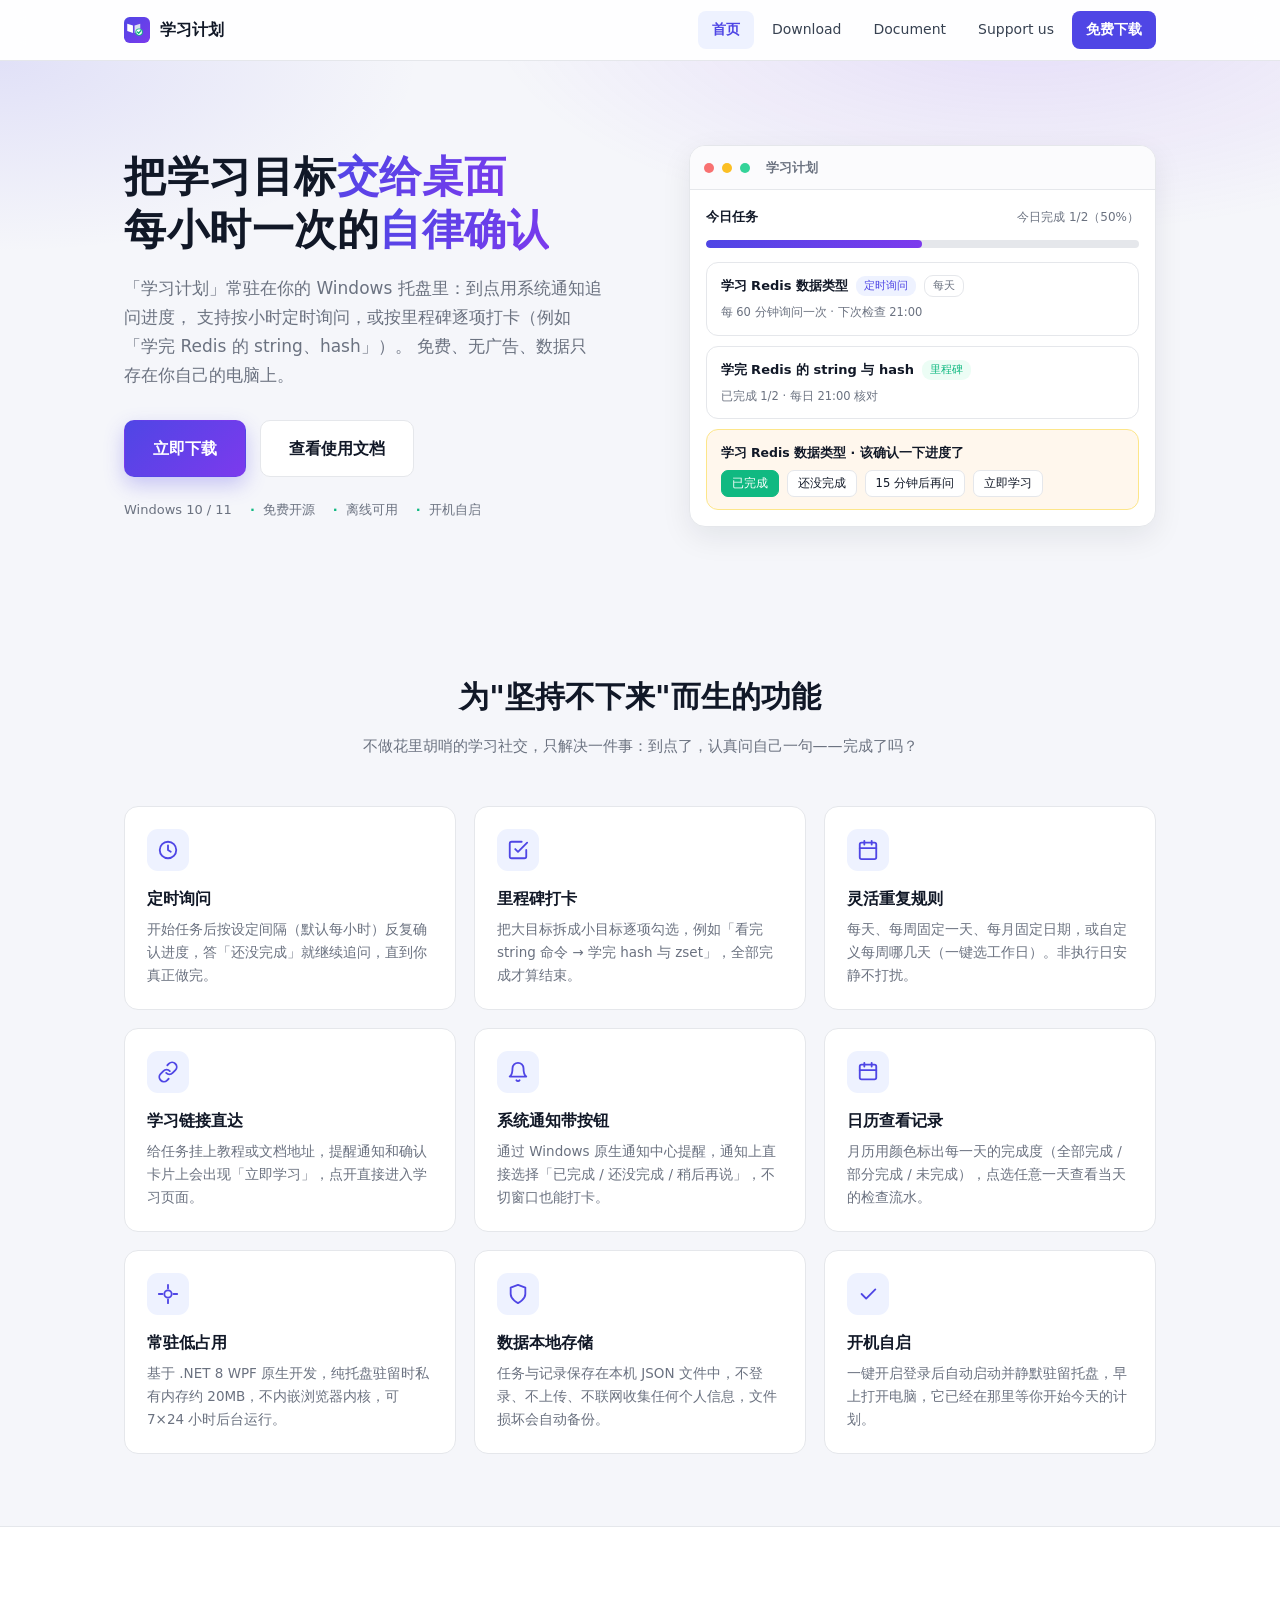
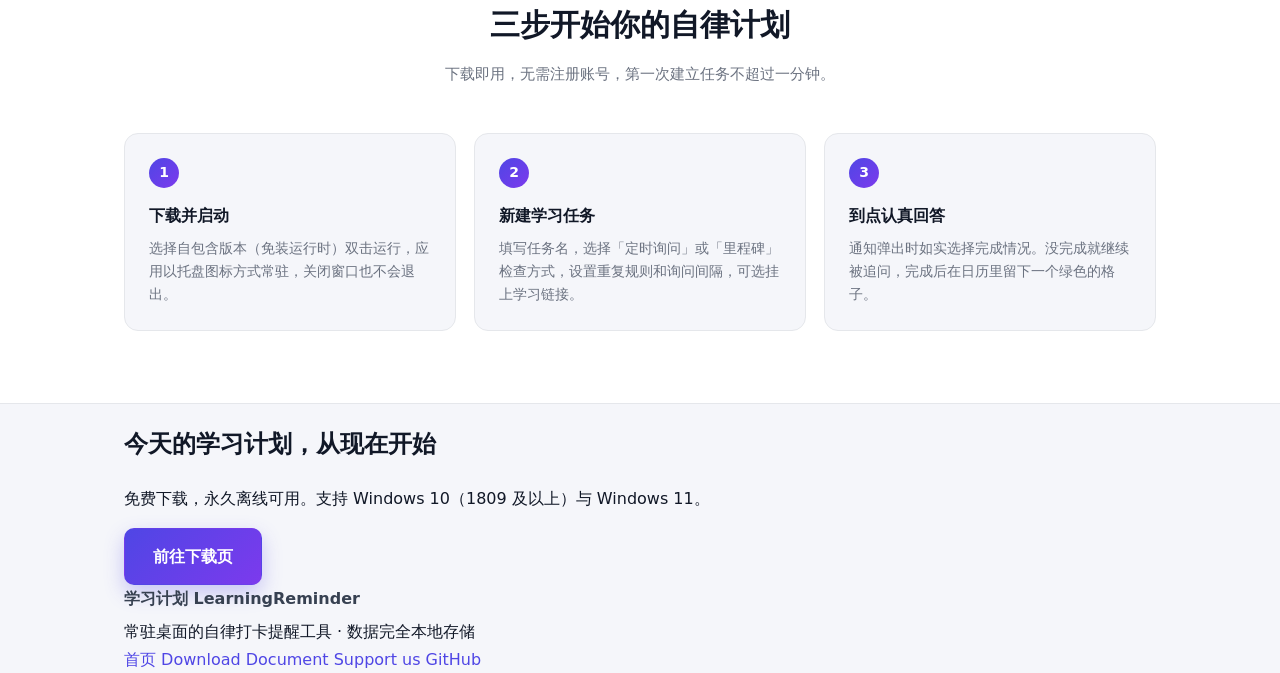
==== docs/index.html @ b628579d "feat(app): 学习计划桌面提醒应用初始版本（含官网与发布物料） 一个常驻 Windows 托盘的学习自律工具：定时询问/里程碑双检查模式、 每天每周每月与自定义重复规则、学习链接一键直达、系统" ====
<!DOCTYPE html>
<html lang="zh-CN">
<head>
  <meta charset="UTF-8" />
  <meta name="viewport" content="width=device-width, initial-scale=1.0" />
  <title>学习计划 · 常驻桌面的自律打卡提醒工具</title>
  <meta name="description" content="学习计划是一款 Windows 桌面常驻提醒工具：定时询问进度、里程碑打卡、重复任务、学习链接一键直达。免费、数据本地存储、后台低占用。" />
  <link rel="icon" type="image/svg+xml" href="assets/logo.svg" />
  <link rel="stylesheet" href="assets/style.css" />
</head>
<body>

<header class="site-header">
  <div class="container nav">
    <a class="brand" href="index.html">
      <img src="assets/logo.svg" alt="学习计划 Logo" />
      <span>学习计划</span>
    </a>
    <nav class="nav-links">
      <a href="index.html" class="active">首页</a>
      <a href="download.html">Download</a>
      <a href="document.html">Document</a>
      <a href="support.html">Support us</a>
      <a class="nav-cta" href="download.html">免费下载</a>
    </nav>
  </div>
</header>

<section class="hero">
  <div class="container hero-grid">
    <div>
      <h1>把学习目标<span class="grad">交给桌面</span><br />每小时一次的<span class="grad">自律确认</span></h1>
      <p class="lead">
        「学习计划」常驻在你的 Windows 托盘里：到点用系统通知追问进度，
        支持按小时定时询问，或按里程碑逐项打卡（例如「学完 Redis 的 string、hash」）。
        免费、无广告、数据只存在你自己的电脑上。
      </p>
      <div class="hero-actions">
        <a class="btn btn-primary btn-lg" href="download.html">立即下载</a>
        <a class="btn btn-ghost btn-lg" href="document.html">查看使用文档</a>
      </div>
      <div class="hero-meta">
        <span>Windows 10 / 11</span>
        <span>免费开源</span>
        <span>离线可用</span>
        <span>开机自启</span>
      </div>
    </div>

    <div class="mock-window" aria-hidden="true">
      <div class="mock-titlebar">
        <span class="mock-dot" style="background:#f87171"></span>
        <span class="mock-dot" style="background:#fbbf24"></span>
        <span class="mock-dot" style="background:#34d399"></span>
        <span class="mock-title">学习计划</span>
      </div>
      <div class="mock-body">
        <div class="mock-progress-row">
          <span class="t">今日任务</span>
          <span style="font-size:12px;color:#6b7280">今日完成 1/2（50%）</span>
        </div>
        <div class="mock-bar"><i></i></div>

        <div class="mock-card">
          <div class="row">
            <span class="name">学习 Redis 数据类型</span>
            <span class="mock-tag">定时询问</span>
            <span class="mock-tag" style="background:#fff;color:#6b7280;border:1px solid #e5e7eb">每天</span>
          </div>
          <div class="sub">每 60 分钟询问一次 · 下次检查 21:00</div>
        </div>

        <div class="mock-card">
          <div class="row">
            <span class="name">学完 Redis 的 string 与 hash</span>
            <span class="mock-tag green">里程碑</span>
          </div>
          <div class="sub">已完成 1/2 · 每日 21:00 核对</div>
        </div>

        <div class="mock-toast">
          <div class="tt">学习 Redis 数据类型 · 该确认一下进度了</div>
          <div class="acts"><i>已完成</i><i>还没完成</i><i>15 分钟后再问</i><i>立即学习</i></div>
        </div>
      </div>
    </div>
  </div>
</section>

<section class="section">
  <div class="container">
    <div class="section-head">
      <h2>为"坚持不下来"而生的功能</h2>
      <p>不做花里胡哨的学习社交，只解决一件事：到点了，认真问自己一句——完成了吗？</p>
    </div>

    <div class="features">
      <div class="feature">
        <div class="icon">
          <svg viewBox="0 0 24 24" fill="none" stroke="#4f46e5" stroke-width="2" stroke-linecap="round" stroke-linejoin="round"><circle cx="12" cy="12" r="9"/><path d="M12 7v5l3 2"/></svg>
        </div>
        <h3>定时询问</h3>
        <p>开始任务后按设定间隔（默认每小时）反复确认进度，答「还没完成」就继续追问，直到你真正做完。</p>
      </div>

      <div class="feature">
        <div class="icon">
          <svg viewBox="0 0 24 24" fill="none" stroke="#4f46e5" stroke-width="2" stroke-linecap="round" stroke-linejoin="round"><path d="M9 11l3 3L22 4"/><path d="M21 12v7a2 2 0 0 1-2 2H5a2 2 0 0 1-2-2V5a2 2 0 0 1 2-2h11"/></svg>
        </div>
        <h3>里程碑打卡</h3>
        <p>把大目标拆成小目标逐项勾选，例如「看完 string 命令 → 学完 hash 与 zset」，全部完成才算结束。</p>
      </div>

      <div class="feature">
        <div class="icon">
          <svg viewBox="0 0 24 24" fill="none" stroke="#4f46e5" stroke-width="2" stroke-linecap="round" stroke-linejoin="round"><rect x="3" y="4" width="18" height="18" rx="2"/><path d="M16 2v4M8 2v4M3 10h18"/></svg>
        </div>
        <h3>灵活重复规则</h3>
        <p>每天、每周固定一天、每月固定日期，或自定义每周哪几天（一键选工作日）。非执行日安静不打扰。</p>
      </div>

      <div class="feature">
        <div class="icon">
          <svg viewBox="0 0 24 24" fill="none" stroke="#4f46e5" stroke-width="2" stroke-linecap="round" stroke-linejoin="round"><path d="M10 13a5 5 0 0 0 7.07 0l3-3a5 5 0 0 0-7.07-7.07l-1.72 1.71"/><path d="M14 11a5 5 0 0 0-7.07 0l-3 3a5 5 0 0 0 7.07 7.07l1.71-1.71"/></svg>
        </div>
        <h3>学习链接直达</h3>
        <p>给任务挂上教程或文档地址，提醒通知和确认卡片上会出现「立即学习」，点开直接进入学习页面。</p>
      </div>

      <div class="feature">
        <div class="icon">
          <svg viewBox="0 0 24 24" fill="none" stroke="#4f46e5" stroke-width="2" stroke-linecap="round" stroke-linejoin="round"><path d="M18 8a6 6 0 1 0-12 0c0 7-3 9-3 9h18s-3-2-3-9"/><path d="M13.73 21a2 2 0 0 1-3.46 0"/></svg>
        </div>
        <h3>系统通知带按钮</h3>
        <p>通过 Windows 原生通知中心提醒，通知上直接选择「已完成 / 还没完成 / 稍后再说」，不切窗口也能打卡。</p>
      </div>

      <div class="feature">
        <div class="icon">
          <svg viewBox="0 0 24 24" fill="none" stroke="#4f46e5" stroke-width="2" stroke-linecap="round" stroke-linejoin="round"><rect x="3" y="4" width="18" height="16" rx="2"/><path d="M3 10h18M8 2v4M16 2v4"/></svg>
        </div>
        <h3>日历查看记录</h3>
        <p>月历用颜色标出每一天的完成度（全部完成 / 部分完成 / 未完成），点选任意一天查看当天的检查流水。</p>
      </div>

      <div class="feature">
        <div class="icon">
          <svg viewBox="0 0 24 24" fill="none" stroke="#4f46e5" stroke-width="2" stroke-linecap="round" stroke-linejoin="round"><path d="M12 2v4M12 18v4M2 12h4M18 12h4"/><circle cx="12" cy="12" r="4"/></svg>
        </div>
        <h3>常驻低占用</h3>
        <p>基于 .NET 8 WPF 原生开发，纯托盘驻留时私有内存约 20MB，不内嵌浏览器内核，可 7×24 小时后台运行。</p>
      </div>

      <div class="feature">
        <div class="icon">
          <svg viewBox="0 0 24 24" fill="none" stroke="#4f46e5" stroke-width="2" stroke-linecap="round" stroke-linejoin="round"><path d="M12 22s8-4 8-10V5l-8-3-8 3v7c0 6 8 10 8 10z"/></svg>
        </div>
        <h3>数据本地存储</h3>
        <p>任务与记录保存在本机 JSON 文件中，不登录、不上传、不联网收集任何个人信息，文件损坏会自动备份。</p>
      </div>

      <div class="feature">
        <div class="icon">
          <svg viewBox="0 0 24 24" fill="none" stroke="#4f46e5" stroke-width="2" stroke-linecap="round" stroke-linejoin="round"><path d="M5 12l5 5L20 7"/></svg>
        </div>
        <h3>开机自启</h3>
        <p>一键开启登录后自动启动并静默驻留托盘，早上打开电脑，它已经在那里等你开始今天的计划。</p>
      </div>
    </div>
  </div>
</section>

<section class="section alt">
  <div class="container">
    <div class="section-head">
      <h2>三步开始你的自律计划</h2>
      <p>下载即用，无需注册账号，第一次建立任务不超过一分钟。</p>
    </div>

    <div class="steps">
      <div class="step">
        <div class="num">1</div>
        <h3>下载并启动</h3>
        <p>选择自包含版本（免装运行时）双击运行，应用以托盘图标方式常驻，关闭窗口也不会退出。</p>
      </div>
      <div class="step">
        <div class="num">2</div>
        <h3>新建学习任务</h3>
        <p>填写任务名，选择「定时询问」或「里程碑」检查方式，设置重复规则和询问间隔，可选挂上学习链接。</p>
      </div>
      <div class="step">
        <div class="num">3</div>
        <h3>到点认真回答</h3>
        <p>通知弹出时如实选择完成情况。没完成就继续被追问，完成后在日历里留下一个绿色的格子。</p>
      </div>
    </div>
  </div>
</section>

<div class="container">
  <div class="cta-band">
    <h2>今天的学习计划，从现在开始</h2>
    <p>免费下载，永久离线可用。支持 Windows 10（1809 及以上）与 Windows 11。</p>
    <a class="btn btn-primary btn-lg" href="download.html">前往下载页</a>
  </div>
</div>

<footer class="site-footer">
  <div class="container footer-row">
    <div>
      <div style="font-weight:600;color:#374151;margin-bottom:6px;">学习计划 LearningReminder</div>
      <div>常驻桌面的自律打卡提醒工具 · 数据完全本地存储</div>
    </div>
    <div>
      <a href="index.html">首页</a>
      <a href="download.html">Download</a>
      <a href="document.html">Document</a>
      <a href="support.html">Support us</a>
      <a href="https://github.com/liiyunxi/learning-reminder" target="_blank" rel="noopener">GitHub</a>
    </div>
  </div>
</footer>

</body>
</html>
---- docs/assets/style.css ----
/* ============================================================
   学习计划 官网样式（与应用同一套品牌：靛蓝-紫罗兰 + 完成绿）
   ============================================================ */
:root {
  --primary: #4f46e5;
  --primary-2: #7c3aed;
  --primary-soft: #eef2ff;
  --success: #10b981;
  --success-soft: #ecfdf5;
  --warn: #f59e0b;
  --text: #111827;
  --muted: #6b7280;
  --border: #e5e7eb;
  --surface: #ffffff;
  --page: #f5f6fa;
  --radius: 14px;
  --shadow: 0 10px 30px rgba(17, 24, 39, 0.08);
  --max-width: 1080px;
}

* { box-sizing: border-box; }

html { scroll-behavior: smooth; }

body {
  margin: 0;
  font-family: "Microsoft YaHei UI", "PingFang SC", "Segoe UI", system-ui, sans-serif;
  color: var(--text);
  background: var(--page);
  line-height: 1.7;
  -webkit-font-smoothing: antialiased;
}

a { color: var(--primary); text-decoration: none; }
a:hover { text-decoration: underline; }

.container { max-width: var(--max-width); margin: 0 auto; padding: 0 24px; }

/* ---------- 顶栏 ---------- */
.site-header {
  position: sticky;
  top: 0;
  z-index: 50;
  background: rgba(255, 255, 255, 0.88);
  backdrop-filter: saturate(180%) blur(12px);
  border-bottom: 1px solid var(--border);
}

.nav {
  display: flex;
  align-items: center;
  justify-content: space-between;
  height: 60px;
}

.brand {
  display: flex;
  align-items: center;
  gap: 10px;
  font-weight: 700;
  font-size: 16px;
  color: var(--text);
}

.brand img { width: 26px; height: 26px; display: block; }
.brand:hover { text-decoration: none; }

.nav-links { display: flex; align-items: center; gap: 4px; }

.nav-links a {
  padding: 7px 14px;
  border-radius: 8px;
  font-size: 14px;
  color: #374151;
}

.nav-links a:hover { background: var(--primary-soft); text-decoration: none; color: var(--primary); }
.nav-links a.active { background: var(--primary-soft); color: var(--primary); font-weight: 600; }

.nav-cta {
  background: var(--primary);
  color: #fff !important;
  padding: 8px 16px;
  border-radius: 8px;
  font-size: 14px;
  font-weight: 600;
}
.nav-cta:hover { background: #4338ca; }

/* ---------- 按钮 ---------- */
.btn {
  display: inline-flex;
  align-items: center;
  justify-content: center;
  gap: 8px;
  padding: 12px 22px;
  border-radius: 10px;
  font-size: 15px;
  font-weight: 600;
  border: 1px solid transparent;
  cursor: pointer;
  transition: transform .08s ease, background .15s ease, box-shadow .15s ease;
}
.btn:hover { text-decoration: none; }
.btn:active { transform: translateY(1px); }

.btn-primary {
  background: linear-gradient(135deg, var(--primary), var(--primary-2));
  color: #fff;
  box-shadow: 0 8px 20px rgba(79, 70, 229, .28);
}
.btn-primary:hover { box-shadow: 0 10px 26px rgba(79, 70, 229, .38); color: #fff; }

.btn-ghost {
  background: var(--surface);
  color: var(--text);
  border-color: var(--border);
}
.btn-ghost:hover { border-color: var(--primary); color: var(--primary); }

.btn-lg { padding: 14px 28px; font-size: 16px; }

/* ---------- Hero ---------- */
.hero {
  position: relative;
  padding: 84px 0 72px;
  background:
    radial-gradient(900px 380px at 80% -10%, rgba(124, 58, 237, .14), transparent 60%),
    radial-gradient(700px 320px at 0% 0%, rgba(79, 70, 229, .12), transparent 60%);
  overflow: hidden;
}

.hero-grid {
  display: grid;
  grid-template-columns: 1.05fr .95fr;
  gap: 48px;
  align-items: center;
}

.hero h1 {
  font-size: 42px;
  line-height: 1.25;
  margin: 0 0 18px;
  letter-spacing: .5px;
}

.hero h1 .grad {
  background: linear-gradient(135deg, var(--primary), var(--primary-2));
  -webkit-background-clip: text;
  background-clip: text;
  color: transparent;
}

.hero p.lead {
  font-size: 17px;
  color: var(--muted);
  margin: 0 0 30px;
  max-width: 480px;
}

.hero-actions { display: flex; gap: 14px; flex-wrap: wrap; }

.hero-meta { margin-top: 22px; font-size: 13px; color: var(--muted); display: flex; gap: 18px; flex-wrap: wrap; }
.hero-meta span::before { content: "·"; margin-right: 8px; color: var(--success); font-weight: 700; }
.hero-meta span:first-child::before { content: ""; margin: 0; }

/* ---------- 窗口示意（纯 CSS，无截图依赖） ---------- */
.mock-window {
  background: var(--surface);
  border: 1px solid var(--border);
  border-radius: 16px;
  box-shadow: var(--shadow);
  overflow: hidden;
}

.mock-titlebar {
  height: 44px;
  display: flex;
  align-items: center;
  gap: 8px;
  padding: 0 14px;
  border-bottom: 1px solid var(--border);
  background: #fbfbfd;
}
.mock-dot { width: 10px; height: 10px; border-radius: 50%; }
.mock-title { margin-left: 8px; font-size: 12.5px; color: var(--muted); font-weight: 600; }

.mock-body { padding: 16px; }
.mock-progress-row { display: flex; justify-content: space-between; align-items: center; margin-bottom: 12px; }
.mock-progress-row .t { font-size: 13px; font-weight: 600; }
.mock-bar { height: 8px; border-radius: 4px; background: #e5e7eb; overflow: hidden; margin-bottom: 14px; }
.mock-bar i { display: block; width: 50%; height: 100%; background: linear-gradient(90deg, var(--primary), var(--primary-2)); border-radius: 4px; }

.mock-card {
  border: 1px solid var(--border);
  border-radius: 12px;
  padding: 12px 14px;
  margin-bottom: 10px;
  background: #fff;
}
.mock-card .row { display: flex; align-items: center; gap: 8px; }
.mock-card .name { font-size: 13px; font-weight: 600; }
.mock-tag {
  font-size: 10.5px;
  padding: 1px 8px;
  border-radius: 9px;
  background: var(--primary-soft);
  color: var(--primary);
}
.mock-tag.green { background: var(--success-soft); color: var(--success); }
.mock-card .sub { font-size: 11.5px; color: var(--muted); margin-top: 6px; }

.mock-toast {
  margin-top: 4px;
  border: 1px solid #fde68a;
  background: #fff7ed;
  border-radius: 12px;
  padding: 12px 14px;
  font-size: 12.5px;
}
.mock-toast .tt { font-weight: 600; margin-bottom: 6px; }
.mock-toast .acts { display: flex; gap: 8px; }
.mock-toast .acts i {
  font-style: normal;
  font-size: 11.5px;
  padding: 3px 10px;
  border-radius: 7px;
  border: 1px solid var(--border);
  background: #fff;
}
.mock-toast .acts i:first-child { background: var(--success); border-color: var(--success); color: #fff; }

/* ---------- 章节 ---------- */
.section { padding: 72px 0; }
.section.alt { background: var(--surface); border-top: 1px solid var(--border); border-bottom: 1px solid var(--border); }

.section-head { text-align: center; max-width: 620px; margin: 0 auto 46px; }
.section-head h2 { font-size: 30px; margin: 0 0 12px; }
.section-head p { color: var(--muted); font-size: 15px; margin: 0; }

.features {
  display: grid;
  grid-template-columns: repeat(3, 1fr);
  gap: 18px;
}

.feature {
  background: var(--surface);
  border: 1px solid var(--border);
  border-radius: var(--radius);
  padding: 22px;
}
.feature .icon {
  width: 42px; height: 42px;
  border-radius: 11px;
  background: var(--primary-soft);
  display: flex; align-items: center; justify-content: center;
  margin-bottom: 14px;
}
.feature .icon svg { width: 22px; height: 22px; }
.feature h3 { margin: 0 0 6px; font-size: 16px; }
.feature p { margin: 0; font-size: 13.5px; color: var(--muted); }

/* ---------- 步骤 ---------- */
.steps { display: grid; grid-template-columns: repeat(3, 1fr); gap: 18px; }
.step {
  background: var(--page);
  border: 1px solid var(--border);
  border-radius: var(--radius);
  padding: 24px;
  position: relative;
}
.step .num {
  width: 30px; height: 30px; border-radius: 50%;
  background: linear-gradient(135deg, var(--primary), var(--primary-2));
  color: #fff; font-weight: 700; font-size: 14px;
  display: flex; align-items: center; justify-content: center;
  margin-bottom: 14px;
}
.step h3 { margin: 0 0 8px; font-size: 16px; }
.step p { margin: 0; font-size: 13.5px; color: var(--muted); }

/* ---------- 下载页 ---------- */
.page-hero { padding: 56px 0 36px; }
.page-hero h1 { font-size: 34px; margin: 0 0 10px; }
.page-hero p { color: var(--muted); font-size: 15px; margin: 0; }

.download-grid { display: grid; grid-template-columns: 1fr 1fr; gap: 20px; }

.dl-card {
  background: var(--surface);
  border: 1px solid var(--border);
  border-radius: var(--radius);
  padding: 26px;
  display: flex;
  flex-direction: column;
}
.dl-card.recommend { border-color: var(--primary); box-shadow: 0 12px 30px rgba(79, 70, 229, .12); position: relative; }
.dl-badge {
  position: absolute; top: -11px; left: 22px;
  background: var(--primary); color: #fff;
  font-size: 11.5px; font-weight: 600;
  padding: 3px 12px; border-radius: 999px;
}
.dl-card h3 { margin: 0 0 6px; font-size: 19px; }
.dl-card .desc { color: var(--muted); font-size: 13.5px; margin: 0 0 16px; }
.dl-meta { list-style: none; padding: 0; margin: 0 0 20px; font-size: 13px; }
.dl-meta li { padding: 5px 0; border-bottom: 1px dashed var(--border); display: flex; justify-content: space-between; gap: 12px; }
.dl-meta li:last-child { border-bottom: 0; }
.dl-meta .k { color: var(--muted); }
.dl-card .btn { margin-top: auto; width: 100%; }

.note-box {
  margin-top: 28px;
  background: #fffbeb;
  border: 1px solid #fde68a;
  border-radius: 12px;
  padding: 18px 20px;
  font-size: 13.5px;
}
.note-box h4 { margin: 0 0 8px; font-size: 14px; }
.note-box ol { margin: 0; padding-left: 20px; color: #78500a; }
.note-box li { margin: 4px 0; }

.req-grid { display: grid; grid-template-columns: repeat(4, 1fr); gap: 14px; margin-top: 26px; }
.req-item { background: var(--surface); border: 1px solid var(--border); border-radius: 12px; padding: 16px; font-size: 13px; }
.req-item .k { color: var(--muted); font-size: 12px; margin-bottom: 4px; }

/* ---------- 文档页 ---------- */
.doc-layout { display: grid; grid-template-columns: 220px 1fr; gap: 36px; padding: 40px 0 80px; align-items: start; }

.doc-toc {
  position: sticky;
  top: 80px;
  background: var(--surface);
  border: 1px solid var(--border);
  border-radius: 12px;
  padding: 12px;
  font-size: 13.5px;
}
.doc-toc a { display: block; padding: 7px 10px; border-radius: 7px; color: #374151; }
.doc-toc a:hover { background: var(--primary-soft); color: var(--primary); text-decoration: none; }

.doc-content {
  background: var(--surface);
  border: 1px solid var(--border);
  border-radius: var(--radius);
  padding: 36px 40px;
  font-size: 14.5px;
}
.doc-content h2 { font-size: 24px; margin: 38px 0 12px; padding-bottom: 8px; border-bottom: 1px solid var(--border); }
.doc-content h2:first-child { margin-top: 0; }
.doc-content h3 { font-size: 17px; margin: 24px 0 8px; }
.doc-content p { margin: 10px 0; color: #1f2937; }
.doc-content ul, .doc-content ol { padding-left: 22px; }
.doc-content li { margin: 6px 0; }
.doc-content code {
  background: #f3f4f6;
  padding: 2px 7px;
  border-radius: 6px;
  font-size: 13px;
  font-family: Consolas, "Cascadia Mono", monospace;
  color: #4338ca;
}
.doc-content .path { word-break: break-all; }

.faq-item { border-bottom: 1px solid var(--border); padding: 14px 0; }
.faq-item:last-child { border-bottom: 0; }
.faq-item h3 { margin: 0 0 6px; font-size: 15px; }
.faq-item p { margin: 0; font-size: 13.5px; color: var(--muted); }

/* ---------- Support 页 ---------- */
.support-grid { display: grid; grid-template-columns: repeat(3, 1fr); gap: 20px; }
.support-card {
  background: var(--surface;
  border: 1px solid var(--border);
  border-radius: var(--radius);
  padding: 28px 22px;
  text-align: center;
}
.support-card h3 { margin: 0 0 14px; font-size: 17px; }
.qr-slot {
  width: 180px; height: 180px;
  margin: 0 auto 14px;
  border: 2px dashed var(--border);
  border-radius: 12px;
  background:
    repeating-linear-gradient(45deg, #fafafa, #fafafa 10px, #f3f4f6 10px, #f3f4f6 20px);
  display: flex; align-items: center; justify-content: center;
  color: var(--muted); font-size: 12.5px; text-align: center; padding: 12px;
}
.support-card .hint { font-size: 12.5px; color: var(--muted); margin: 0; }
.support-link-placeholder {
  margin-top: 6px;
  display: inline-block;
  font-size: 13px;
  color: var(--muted);
  border: 1px dashed var(--border);
  border-radius: 8px;
  padding: 8px 16px;
}

/* ---------- CTA / 页脚 ---------- */
.cta-band {
  margin: 0 0 72px;
  border-radius: 20px;
  padding: 48px 32px;
  text-align: center;
  background: linear-gradient(135deg, var(--primary), var(--primary-2));
  color: #fff;
}
.cta-band h2 { margin: 0 0 10px; font-size: 26px; }
.cta-band p { margin: 0 0 24px; opacity: .9; font-size: 15px; }
.cta-band .btn-primary { background: #fff; color: var(--primary); box-shadow: none; }
.cta-band .btn-primary:hover { color: #4338ca; }

.site-footer {
  border-top: 1px solid var(--border);
  padding: 30px 0 40px;
  background: var(--surface);
  font-size: 13px;
  color: var(--muted);
}
.footer-row { display: flex; justify-content: space-between; gap: 16px; flex-wrap: wrap; }
.footer-row a { color: var(--muted); margin-right: 16px; }
.footer-row a:hover { color: var(--primary); }

/* ---------- 响应式 ---------- */
@media (max-width: 900px) {
  .hero-grid { grid-template-columns: 1fr; }
  .features, .steps, .support-grid { grid-template-columns: 1fr; }
  .download-grid { grid-template-columns: 1fr; }
  .req-grid { grid-template-columns: repeat(2, 1fr); }
  .doc-layout { grid-template-columns: 1fr; }
  .doc-toc { position: static; }
  .hero h1 { font-size: 32px; }
  .nav-links a:not(.nav-cta) { display: none; }
}
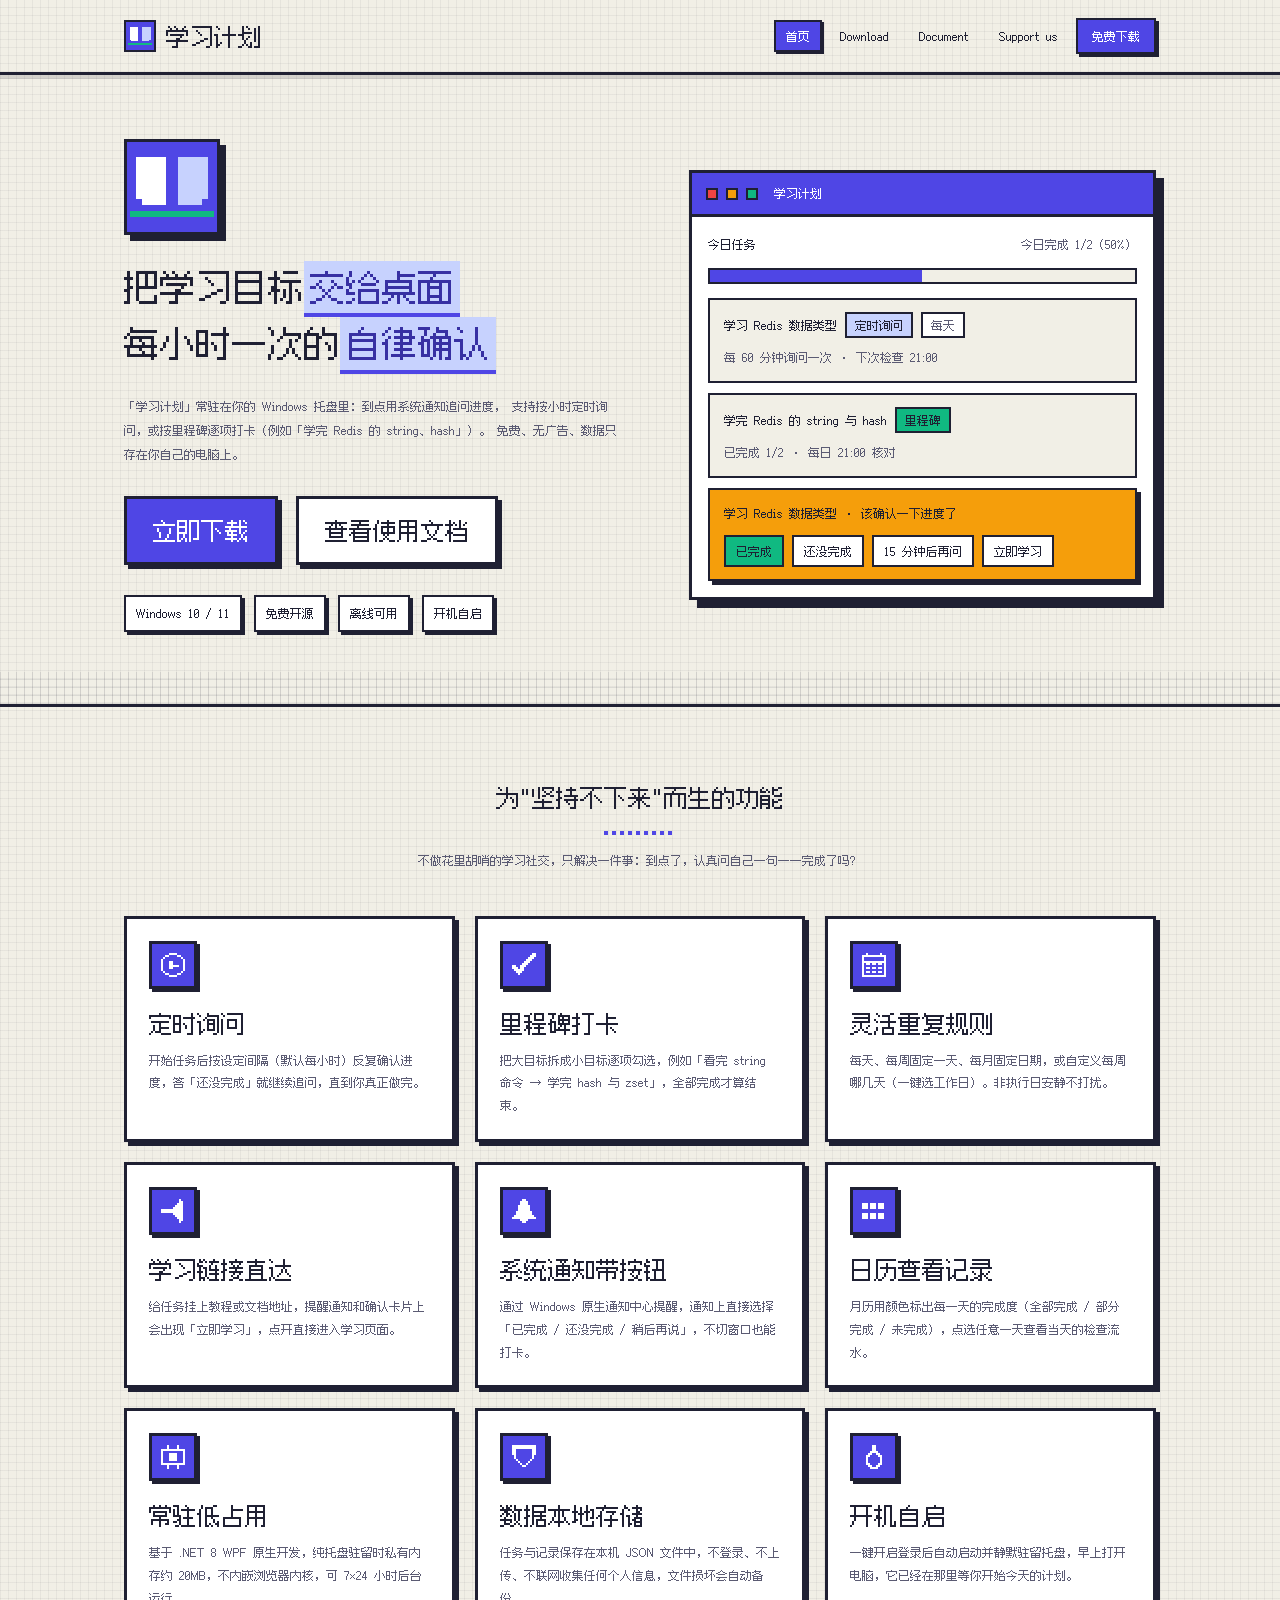
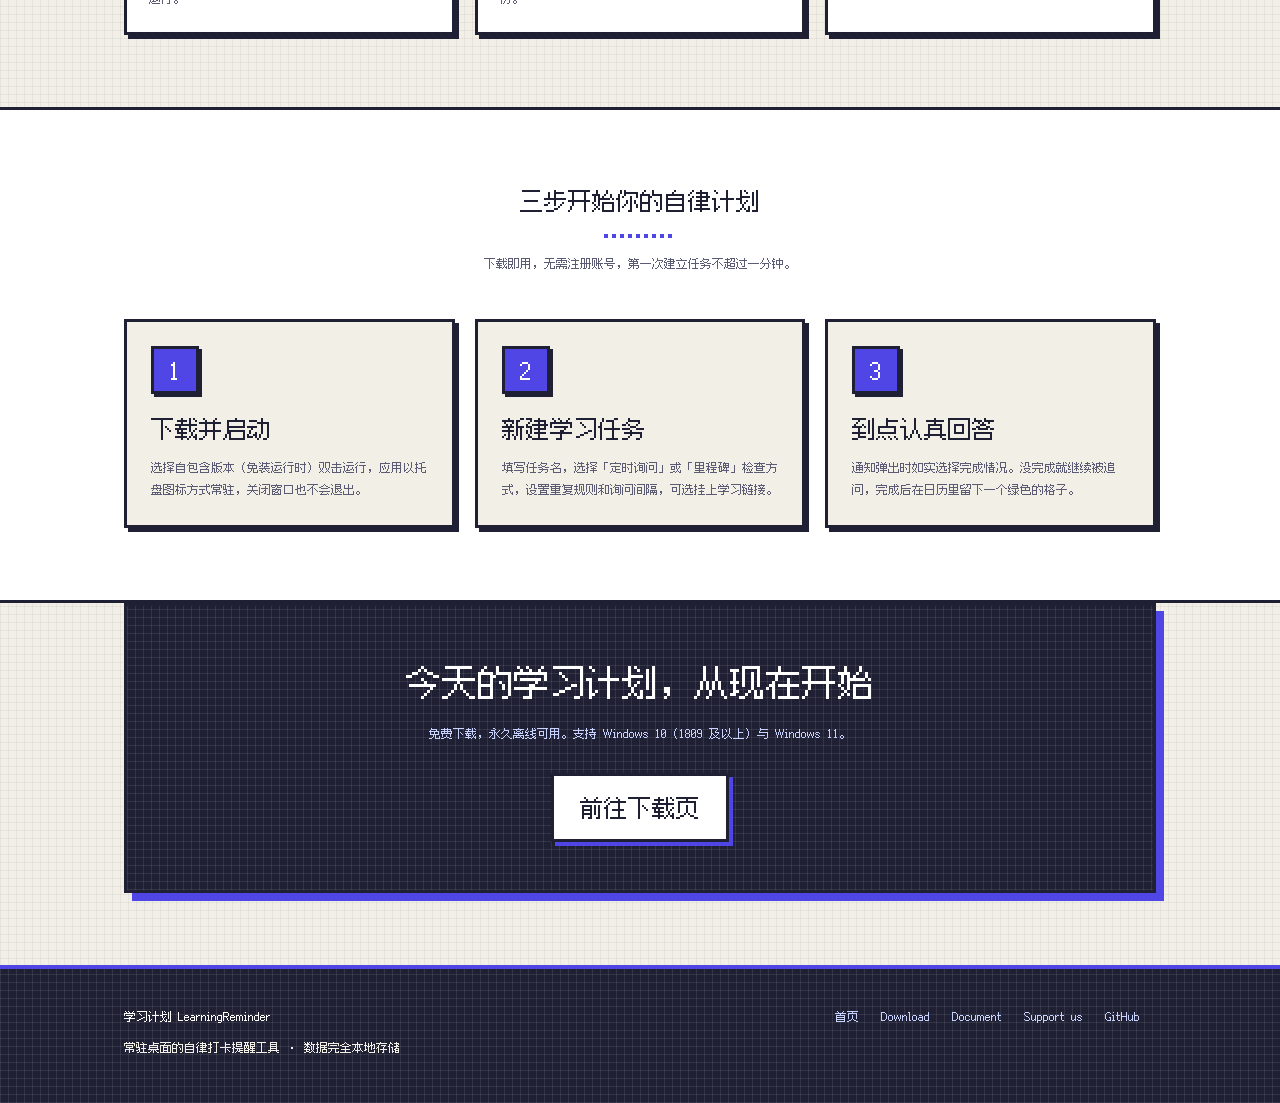
==== commit 41e1d6c2: "style(site): 官网整体改造为像素风，与应用风格统一 用户反馈发布页面"Ai 感太重"（渐变、圆角、柔和阴影、通用 SaaS 风）。 本次将四个页面（首页 / Download / Docu" ====
--- a/docs/index.html
+++ b/docs/index.html
@@ -28,8 +28,8 @@
 
 <section class="hero">
   <div class="container hero-grid">
-    <div>
-      <h1>把学习目标<span class="grad">交给桌面</span><br />每小时一次的<span class="grad">自律确认</span></h1>
+    <div class="hero-copy">
+      <h1>把学习目标<span class="hl">交给桌面</span><br />每小时一次的<span class="hl">自律确认</span></h1>
       <p class="lead">
         「学习计划」常驻在你的 Windows 托盘里：到点用系统通知追问进度，
         支持按小时定时询问，或按里程碑逐项打卡（例如「学完 Redis 的 string、hash」）。
@@ -49,15 +49,15 @@
 
     <div class="mock-window" aria-hidden="true">
       <div class="mock-titlebar">
-        <span class="mock-dot" style="background:#f87171"></span>
-        <span class="mock-dot" style="background:#fbbf24"></span>
-        <span class="mock-dot" style="background:#34d399"></span>
+        <span class="mock-dot dot-danger"></span>
+        <span class="mock-dot dot-warn"></span>
+        <span class="mock-dot dot-ok"></span>
         <span class="mock-title">学习计划</span>
       </div>
       <div class="mock-body">
         <div class="mock-progress-row">
           <span class="t">今日任务</span>
-          <span style="font-size:12px;color:#6b7280">今日完成 1/2（50%）</span>
+          <span class="mock-count">今日完成 1/2（50%）</span>
         </div>
         <div class="mock-bar"><i></i></div>
 
@@ -65,7 +65,7 @@
           <div class="row">
             <span class="name">学习 Redis 数据类型</span>
             <span class="mock-tag">定时询问</span>
-            <span class="mock-tag" style="background:#fff;color:#6b7280;border:1px solid #e5e7eb">每天</span>
+            <span class="mock-tag plain">每天</span>
           </div>
           <div class="sub">每 60 分钟询问一次 · 下次检查 21:00</div>
         </div>
@@ -97,7 +97,7 @@
     <div class="features">
       <div class="feature">
         <div class="icon">
-          <svg viewBox="0 0 24 24" fill="none" stroke="#4f46e5" stroke-width="2" stroke-linecap="round" stroke-linejoin="round"><circle cx="12" cy="12" r="9"/><path d="M12 7v5l3 2"/></svg>
+          <svg viewBox="0 0 12 12" width="24" height="24" fill="currentColor" shape-rendering="crispEdges" aria-hidden="true" focusable="false"><rect x="4" y="0" width="4" height="1"/><rect x="2" y="1" width="2" height="1"/><rect x="8" y="1" width="2" height="1"/><rect x="1" y="2" width="1" height="1"/><rect x="10" y="2" width="1" height="1"/><rect x="0" y="3" width="1" height="1"/><rect x="11" y="3" width="1" height="1"/><rect x="0" y="4" width="1" height="1"/><rect x="4" y="4" width="2" height="1"/><rect x="11" y="4" width="1" height="1"/><rect x="0" y="5" width="1" height="1"/><rect x="4" y="5" width="2" height="1"/><rect x="11" y="5" width="1" height="1"/><rect x="0" y="6" width="1" height="1"/><rect x="4" y="6" width="5" height="1"/><rect x="11" y="6" width="1" height="1"/><rect x="0" y="7" width="1" height="1"/><rect x="4" y="7" width="2" height="1"/><rect x="11" y="7" width="1" height="1"/><rect x="0" y="8" width="1" height="1"/><rect x="11" y="8" width="1" height="1"/><rect x="1" y="9" width="1" height="1"/><rect x="10" y="9" width="1" height="1"/><rect x="2" y="10" width="2" height="1"/><rect x="8" y="10" width="2" height="1"/><rect x="4" y="11" width="4" height="1"/></svg>
         </div>
         <h3>定时询问</h3>
         <p>开始任务后按设定间隔（默认每小时）反复确认进度，答「还没完成」就继续追问，直到你真正做完。</p>
@@ -105,7 +105,7 @@
 
       <div class="feature">
         <div class="icon">
-          <svg viewBox="0 0 24 24" fill="none" stroke="#4f46e5" stroke-width="2" stroke-linecap="round" stroke-linejoin="round"><path d="M9 11l3 3L22 4"/><path d="M21 12v7a2 2 0 0 1-2 2H5a2 2 0 0 1-2-2V5a2 2 0 0 1 2-2h11"/></svg>
+          <svg viewBox="0 0 12 12" width="24" height="24" fill="currentColor" shape-rendering="crispEdges" aria-hidden="true" focusable="false"><rect x="10" y="0" width="2" height="1"/><rect x="9" y="1" width="3" height="1"/><rect x="8" y="2" width="3" height="1"/><rect x="7" y="3" width="3" height="1"/><rect x="6" y="4" width="3" height="1"/><rect x="5" y="5" width="3" height="1"/><rect x="0" y="6" width="2" height="1"/><rect x="4" y="6" width="3" height="1"/><rect x="0" y="7" width="3" height="1"/><rect x="4" y="7" width="2" height="1"/><rect x="1" y="8" width="5" height="1"/><rect x="2" y="9" width="3" height="1"/><rect x="3" y="10" width="1" height="1"/></svg>
         </div>
         <h3>里程碑打卡</h3>
         <p>把大目标拆成小目标逐项勾选，例如「看完 string 命令 → 学完 hash 与 zset」，全部完成才算结束。</p>
@@ -113,7 +113,7 @@
 
       <div class="feature">
         <div class="icon">
-          <svg viewBox="0 0 24 24" fill="none" stroke="#4f46e5" stroke-width="2" stroke-linecap="round" stroke-linejoin="round"><rect x="3" y="4" width="18" height="18" rx="2"/><path d="M16 2v4M8 2v4M3 10h18"/></svg>
+          <svg viewBox="0 0 12 12" width="24" height="24" fill="currentColor" shape-rendering="crispEdges" aria-hidden="true" focusable="false"><rect x="2" y="0" width="1" height="1"/><rect x="9" y="0" width="1" height="1"/><rect x="0" y="1" width="12" height="1"/><rect x="0" y="2" width="1" height="1"/><rect x="11" y="2" width="1" height="1"/><rect x="0" y="3" width="1" height="1"/><rect x="11" y="3" width="1" height="1"/><rect x="0" y="4" width="12" height="1"/><rect x="0" y="5" width="1" height="1"/><rect x="2" y="5" width="2" height="1"/><rect x="5" y="5" width="2" height="1"/><rect x="8" y="5" width="2" height="1"/><rect x="11" y="5" width="1" height="1"/><rect x="0" y="6" width="1" height="1"/><rect x="11" y="6" width="1" height="1"/><rect x="0" y="7" width="1" height="1"/><rect x="2" y="7" width="2" height="1"/><rect x="5" y="7" width="2" height="1"/><rect x="8" y="7" width="2" height="1"/><rect x="11" y="7" width="1" height="1"/><rect x="0" y="8" width="1" height="1"/><rect x="11" y="8" width="1" height="1"/><rect x="0" y="9" width="1" height="1"/><rect x="2" y="9" width="2" height="1"/><rect x="5" y="9" width="2" height="1"/><rect x="8" y="9" width="2" height="1"/><rect x="11" y="9" width="1" height="1"/><rect x="0" y="10" width="1" height="1"/><rect x="11" y="10" width="1" height="1"/><rect x="0" y="11" width="12" height="1"/></svg>
         </div>
         <h3>灵活重复规则</h3>
         <p>每天、每周固定一天、每月固定日期，或自定义每周哪几天（一键选工作日）。非执行日安静不打扰。</p>
@@ -121,7 +121,7 @@
 
       <div class="feature">
         <div class="icon">
-          <svg viewBox="0 0 24 24" fill="none" stroke="#4f46e5" stroke-width="2" stroke-linecap="round" stroke-linejoin="round"><path d="M10 13a5 5 0 0 0 7.07 0l3-3a5 5 0 0 0-7.07-7.07l-1.72 1.71"/><path d="M14 11a5 5 0 0 0-7.07 0l-3 3a5 5 0 0 0 7.07 7.07l1.71-1.71"/></svg>
+          <svg viewBox="0 0 12 12" width="24" height="24" fill="currentColor" shape-rendering="crispEdges" aria-hidden="true" focusable="false"><rect x="9" y="0" width="1" height="1"/><rect x="9" y="1" width="2" height="1"/><rect x="8" y="2" width="3" height="1"/><rect x="7" y="3" width="4" height="1"/><rect x="6" y="4" width="5" height="1"/><rect x="0" y="5" width="11" height="1"/><rect x="0" y="6" width="11" height="1"/><rect x="6" y="7" width="5" height="1"/><rect x="7" y="8" width="4" height="1"/><rect x="8" y="9" width="3" height="1"/><rect x="9" y="10" width="2" height="1"/><rect x="9" y="11" width="1" height="1"/></svg>
         </div>
         <h3>学习链接直达</h3>
         <p>给任务挂上教程或文档地址，提醒通知和确认卡片上会出现「立即学习」，点开直接进入学习页面。</p>
@@ -129,7 +129,7 @@
 
       <div class="feature">
         <div class="icon">
-          <svg viewBox="0 0 24 24" fill="none" stroke="#4f46e5" stroke-width="2" stroke-linecap="round" stroke-linejoin="round"><path d="M18 8a6 6 0 1 0-12 0c0 7-3 9-3 9h18s-3-2-3-9"/><path d="M13.73 21a2 2 0 0 1-3.46 0"/></svg>
+          <svg viewBox="0 0 12 12" width="24" height="24" fill="currentColor" shape-rendering="crispEdges" aria-hidden="true" focusable="false"><rect x="5" y="0" width="2" height="1"/><rect x="4" y="1" width="4" height="1"/><rect x="4" y="2" width="4" height="1"/><rect x="3" y="3" width="6" height="1"/><rect x="3" y="4" width="6" height="1"/><rect x="3" y="5" width="6" height="1"/><rect x="2" y="6" width="8" height="1"/><rect x="2" y="7" width="8" height="1"/><rect x="1" y="8" width="10" height="1"/><rect x="0" y="9" width="12" height="1"/><rect x="4" y="10" width="4" height="1"/><rect x="5" y="11" width="2" height="1"/></svg>
         </div>
         <h3>系统通知带按钮</h3>
         <p>通过 Windows 原生通知中心提醒，通知上直接选择「已完成 / 还没完成 / 稍后再说」，不切窗口也能打卡。</p>
@@ -137,7 +137,7 @@
 
       <div class="feature">
         <div class="icon">
-          <svg viewBox="0 0 24 24" fill="none" stroke="#4f46e5" stroke-width="2" stroke-linecap="round" stroke-linejoin="round"><rect x="3" y="4" width="18" height="16" rx="2"/><path d="M3 10h18M8 2v4M16 2v4"/></svg>
+          <svg viewBox="0 0 12 12" width="24" height="24" fill="currentColor" shape-rendering="crispEdges" aria-hidden="true" focusable="false"><rect x="0" y="2" width="3" height="1"/><rect x="4" y="2" width="3" height="1"/><rect x="8" y="2" width="3" height="1"/><rect x="0" y="3" width="3" height="1"/><rect x="4" y="3" width="3" height="1"/><rect x="8" y="3" width="3" height="1"/><rect x="0" y="4" width="3" height="1"/><rect x="4" y="4" width="3" height="1"/><rect x="8" y="4" width="3" height="1"/><rect x="0" y="7" width="3" height="1"/><rect x="4" y="7" width="3" height="1"/><rect x="8" y="7" width="3" height="1"/><rect x="0" y="8" width="3" height="1"/><rect x="4" y="8" width="3" height="1"/><rect x="8" y="8" width="3" height="1"/><rect x="0" y="9" width="3" height="1"/><rect x="4" y="9" width="3" height="1"/><rect x="8" y="9" width="3" height="1"/></svg>
         </div>
         <h3>日历查看记录</h3>
         <p>月历用颜色标出每一天的完成度（全部完成 / 部分完成 / 未完成），点选任意一天查看当天的检查流水。</p>
@@ -145,7 +145,7 @@
 
       <div class="feature">
         <div class="icon">
-          <svg viewBox="0 0 24 24" fill="none" stroke="#4f46e5" stroke-width="2" stroke-linecap="round" stroke-linejoin="round"><path d="M12 2v4M12 18v4M2 12h4M18 12h4"/><circle cx="12" cy="12" r="4"/></svg>
+          <svg viewBox="0 0 12 12" width="24" height="24" fill="currentColor" shape-rendering="crispEdges" aria-hidden="true" focusable="false"><rect x="3" y="0" width="1" height="1"/><rect x="8" y="0" width="1" height="1"/><rect x="3" y="1" width="1" height="1"/><rect x="8" y="1" width="1" height="1"/><rect x="0" y="2" width="12" height="1"/><rect x="0" y="3" width="1" height="1"/><rect x="11" y="3" width="1" height="1"/><rect x="0" y="4" width="1" height="1"/><rect x="4" y="4" width="4" height="1"/><rect x="11" y="4" width="1" height="1"/><rect x="0" y="5" width="1" height="1"/><rect x="4" y="5" width="4" height="1"/><rect x="11" y="5" width="1" height="1"/><rect x="0" y="6" width="1" height="1"/><rect x="4" y="6" width="4" height="1"/><rect x="11" y="6" width="1" height="1"/><rect x="0" y="7" width="1" height="1"/><rect x="4" y="7" width="4" height="1"/><rect x="11" y="7" width="1" height="1"/><rect x="0" y="8" width="1" height="1"/><rect x="11" y="8" width="1" height="1"/><rect x="0" y="9" width="12" height="1"/><rect x="3" y="10" width="1" height="1"/><rect x="8" y="10" width="1" height="1"/><rect x="3" y="11" width="1" height="1"/><rect x="8" y="11" width="1" height="1"/></svg>
         </div>
         <h3>常驻低占用</h3>
         <p>基于 .NET 8 WPF 原生开发，纯托盘驻留时私有内存约 20MB，不内嵌浏览器内核，可 7×24 小时后台运行。</p>
@@ -153,7 +153,7 @@
 
       <div class="feature">
         <div class="icon">
-          <svg viewBox="0 0 24 24" fill="none" stroke="#4f46e5" stroke-width="2" stroke-linecap="round" stroke-linejoin="round"><path d="M12 22s8-4 8-10V5l-8-3-8 3v7c0 6 8 10 8 10z"/></svg>
+          <svg viewBox="0 0 12 12" width="24" height="24" fill="currentColor" shape-rendering="crispEdges" aria-hidden="true" focusable="false"><rect x="0" y="0" width="12" height="1"/><rect x="0" y="1" width="12" height="1"/><rect x="0" y="2" width="2" height="1"/><rect x="10" y="2" width="2" height="1"/><rect x="0" y="3" width="2" height="1"/><rect x="10" y="3" width="2" height="1"/><rect x="0" y="4" width="2" height="1"/><rect x="10" y="4" width="2" height="1"/><rect x="1" y="5" width="1" height="1"/><rect x="10" y="5" width="1" height="1"/><rect x="1" y="6" width="1" height="1"/><rect x="10" y="6" width="1" height="1"/><rect x="2" y="7" width="1" height="1"/><rect x="9" y="7" width="1" height="1"/><rect x="3" y="8" width="1" height="1"/><rect x="8" y="8" width="1" height="1"/><rect x="4" y="9" width="1" height="1"/><rect x="7" y="9" width="1" height="1"/><rect x="5" y="10" width="2" height="1"/></svg>
         </div>
         <h3>数据本地存储</h3>
         <p>任务与记录保存在本机 JSON 文件中，不登录、不上传、不联网收集任何个人信息，文件损坏会自动备份。</p>
@@ -161,7 +161,7 @@
 
       <div class="feature">
         <div class="icon">
-          <svg viewBox="0 0 24 24" fill="none" stroke="#4f46e5" stroke-width="2" stroke-linecap="round" stroke-linejoin="round"><path d="M5 12l5 5L20 7"/></svg>
+          <svg viewBox="0 0 12 12" width="24" height="24" fill="currentColor" shape-rendering="crispEdges" aria-hidden="true" focusable="false"><rect x="5" y="0" width="2" height="1"/><rect x="5" y="1" width="2" height="1"/><rect x="5" y="2" width="2" height="1"/><rect x="4" y="3" width="4" height="1"/><rect x="3" y="4" width="2" height="1"/><rect x="7" y="4" width="2" height="1"/><rect x="2" y="5" width="2" height="1"/><rect x="8" y="5" width="2" height="1"/><rect x="2" y="6" width="1" height="1"/><rect x="9" y="6" width="1" height="1"/><rect x="2" y="7" width="1" height="1"/><rect x="9" y="7" width="1" height="1"/><rect x="2" y="8" width="1" height="1"/><rect x="9" y="8" width="1" height="1"/><rect x="2" y="9" width="2" height="1"/><rect x="8" y="9" width="2" height="1"/><rect x="3" y="10" width="2" height="1"/><rect x="7" y="10" width="2" height="1"/><rect x="4" y="11" width="4" height="1"/></svg>
         </div>
         <h3>开机自启</h3>
         <p>一键开启登录后自动启动并静默驻留托盘，早上打开电脑，它已经在那里等你开始今天的计划。</p>
@@ -208,7 +208,7 @@
 <footer class="site-footer">
   <div class="container footer-row">
     <div>
-      <div style="font-weight:600;color:#374151;margin-bottom:6px;">学习计划 LearningReminder</div>
+      <div class="footer-brand">学习计划 LearningReminder</div>
       <div>常驻桌面的自律打卡提醒工具 · 数据完全本地存储</div>
     </div>
     <div>
--- a/docs/assets/style.css
+++ b/docs/assets/style.css
@@ -1,133 +1,239 @@
-/* ============================================================
-   学习计划 官网样式（与应用同一套品牌：靛蓝-紫罗兰 + 完成绿）
-   ============================================================ */
+@charset "UTF-8";
+/* ============================================================
+   学习计划 官网 · 像素风主题（Pixel / 8-bit retro）
+   与应用端共用同一套色板与像素视觉语言
+   ------------------------------------------------------------
+   硬性规则：
+   · 无渐变填充（仅允许 repeating-linear-gradient 做 1px 硬边点阵）
+   · 无玻璃拟态、无 backdrop-filter
+   · 无模糊阴影 —— box-shadow 一律为 0 模糊的硬投影
+   · 无圆角（全站不出现 border-radius）
+   · 无 emoji、无外部图标库
+   · 字号仅取 12px 的整数倍：12 / 24 / 36 / 48；字重统一 400
+   ============================================================ */
+
+/* ---------- 自托管像素字体（本地 assets/fonts/，不引用任何 CDN） ---------- */
+@font-face {
+  font-family: "Fusion Pixel";
+  src: url("fonts/fusion-pixel-12px-proportional-zh_hans.woff2") format("woff2");
+  font-weight: 400;
+  font-style: normal;
+  font-display: swap;
+}
+
 :root {
-  --primary: #4f46e5;
-  --primary-2: #7c3aed;
-  --primary-soft: #eef2ff;
-  --success: #10b981;
-  --success-soft: #ecfdf5;
-  --warn: #f59e0b;
-  --text: #111827;
-  --muted: #6b7280;
-  --border: #e5e7eb;
-  --surface: #ffffff;
-  --page: #f5f6fa;
-  --radius: 14px;
-  --shadow: 0 10px 30px rgba(17, 24, 39, 0.08);
+  /* ---- 色板（与应用一致） ---- */
+  --ink: #1F2033;
+  --paper: #F1EFE6;
+  --surface: #FFFFFF;
+  --primary: #4F46E5;
+  --primary-dark: #3730A3;
+  --primary-soft: #C7D2FE;
+  --success: #10B981;
+  --warn: #F59E0B;
+  --danger: #EF4444;
+  --muted: #5B5B73;
+
+  /* ---- 像素化固定值 ---- */
+  --bw: 3px;                        /* 实心描边宽度 */
+  --bw-thin: 2px;
+  --shadow: 4px 4px 0 var(--ink);   /* 硬投影（0 模糊） */
+  --shadow-hot: 4px 4px 0 var(--primary);
+
+  /* ---- 硬边点阵 / 虚线像素图案（唯一允许的 repeating-linear-gradient 用法） ---- */
+  --dot-ink:
+    repeating-linear-gradient(90deg, rgba(31, 32, 51, .055) 0 1px, rgba(0, 0, 0, 0) 1px 8px),
+    repeating-linear-gradient(0deg, rgba(31, 32, 51, .055) 0 1px, rgba(0, 0, 0, 0) 1px 8px);
+  --dot-ink-dense:
+    repeating-linear-gradient(90deg, rgba(31, 32, 51, .10) 0 1px, rgba(0, 0, 0, 0) 1px 8px),
+    repeating-linear-gradient(0deg, rgba(31, 32, 51, .10) 0 1px, rgba(0, 0, 0, 0) 1px 8px);
+  --dot-light:
+    repeating-linear-gradient(90deg, rgba(255, 255, 255, .09) 0 1px, rgba(0, 0, 0, 0) 1px 8px),
+    repeating-linear-gradient(0deg, rgba(255, 255, 255, .09) 0 1px, rgba(0, 0, 0, 0) 1px 8px);
+  --dash-primary: repeating-linear-gradient(90deg, var(--primary) 0 4px, rgba(0, 0, 0, 0) 4px 8px);
+
+  /* ---- 字体栈：像素字优先，中文/无衬线降级 ---- */
+  --font-pixel:
+    "Fusion Pixel",
+    "Zpix",
+    "Microsoft YaHei UI",
+    "PingFang SC",
+    "Hiragino Sans GB",
+    "Source Han Sans SC",
+    "Noto Sans CJK SC",
+    "Segoe UI",
+    system-ui,
+    -apple-system,
+    sans-serif;
+
   --max-width: 1080px;
 }
 
-* { box-sizing: border-box; }
+*, *::before, *::after { box-sizing: border-box; }
 
 html { scroll-behavior: smooth; }
 
 body {
   margin: 0;
-  font-family: "Microsoft YaHei UI", "PingFang SC", "Segoe UI", system-ui, sans-serif;
-  color: var(--text);
-  background: var(--page);
-  line-height: 1.7;
-  -webkit-font-smoothing: antialiased;
-}
+  font-family: var(--font-pixel);
+  font-size: 12px;
+  font-weight: 400;
+  font-synthesis: none;          /* 禁止合成加粗，像素字加粗会糊 */
+  font-variant-ligatures: none;
+  line-height: 1.9;
+  color: var(--ink);
+  background-color: var(--paper);
+  background-image: var(--dot-ink);
+  -webkit-font-smoothing: none;
+}
+
+/* 位图资源统一走像素渲染 */
+img, svg { image-rendering: pixelated; }
+
+::selection { background: var(--primary); color: #FFFFFF; }
+
+:focus-visible { outline: 3px solid var(--primary); outline-offset: 2px; }
+
+/* ---------- 排版：仅 12 / 24 / 36 / 48 四档，字重统一 400 ---------- */
+h1, h2, h3, h4, h5, h6, strong, b { font-weight: 400; }
+h1, h2, h3, h4, p, ul, ol, figure { margin: 0; }
+
+h1 { font-size: 36px; line-height: 1.4; }
+h2 { font-size: 24px; line-height: 1.5; }
+h3 { font-size: 24px; line-height: 1.5; }
+h4 { font-size: 12px; line-height: 1.8; }
 
 a { color: var(--primary); text-decoration: none; }
-a:hover { text-decoration: underline; }
+a:hover { color: var(--primary-dark); }
+
+/* 无衬线降级下 strong 不能靠加粗，改用像素荧光块强调 */
+strong {
+  color: var(--primary-dark);
+  background: var(--primary-soft);
+  padding: 0 4px;
+}
+
+code, kbd, samp {
+  font-family: Consolas, "Cascadia Mono", "Courier New", monospace;
+  font-size: 12px;
+}
 
 .container { max-width: var(--max-width); margin: 0 auto; padding: 0 24px; }
 
-/* ---------- 顶栏 ---------- */
+/* ============================================================
+   顶栏
+   ============================================================ */
 .site-header {
   position: sticky;
   top: 0;
   z-index: 50;
-  background: rgba(255, 255, 255, 0.88);
-  backdrop-filter: saturate(180%) blur(12px);
-  border-bottom: 1px solid var(--border);
+  background-color: var(--paper);
+  background-image: var(--dot-ink);
+  border-bottom: var(--bw) solid var(--ink);
+  box-shadow: 0 4px 0 rgba(31, 32, 51, .14);
 }
 
 .nav {
   display: flex;
   align-items: center;
   justify-content: space-between;
-  height: 60px;
+  gap: 16px;
+  min-height: 72px;
+  padding: 10px 24px;
 }
 
 .brand {
   display: flex;
   align-items: center;
   gap: 10px;
-  font-weight: 700;
-  font-size: 16px;
-  color: var(--text);
-}
-
-.brand img { width: 26px; height: 26px; display: block; }
-.brand:hover { text-decoration: none; }
-
-.nav-links { display: flex; align-items: center; gap: 4px; }
+  font-size: 24px;
+  line-height: 1.2;
+  color: var(--ink);
+}
+.brand img {
+  display: block;
+  width: 32px;
+  height: 32px;
+  border: var(--bw-thin) solid var(--ink);
+  background-color: var(--primary);
+  image-rendering: pixelated;
+}
+.brand:hover { color: var(--primary); }
+
+.nav-links { display: flex; align-items: center; flex-wrap: wrap; gap: 6px; }
 
 .nav-links a {
-  padding: 7px 14px;
-  border-radius: 8px;
-  font-size: 14px;
-  color: #374151;
-}
-
-.nav-links a:hover { background: var(--primary-soft); text-decoration: none; color: var(--primary); }
-.nav-links a.active { background: var(--primary-soft); color: var(--primary); font-weight: 600; }
-
-.nav-cta {
+  padding: 6px 10px;
+  color: var(--ink);
+  border: var(--bw-thin) solid transparent;
+  line-height: 1.4;
+}
+.nav-links a:hover {
+  background: var(--ink);
+  color: var(--paper);
+  border-color: var(--ink);
+}
+.nav-links a.active {
   background: var(--primary);
-  color: #fff !important;
-  padding: 8px 16px;
-  border-radius: 8px;
-  font-size: 14px;
-  font-weight: 600;
-}
-.nav-cta:hover { background: #4338ca; }
-
-/* ---------- 按钮 ---------- */
+  color: #FFFFFF;
+  border-color: var(--ink);
+  box-shadow: 2px 2px 0 var(--ink);
+}
+.nav-links a.nav-cta {
+  padding: 8px 14px;
+  background: var(--primary);
+  color: #FFFFFF;
+  border-color: var(--ink);
+  box-shadow: 3px 3px 0 var(--ink);
+}
+.nav-links a.nav-cta:hover { background: var(--primary-dark); color: #FFFFFF; }
+.nav-links a.nav-cta:active { transform: translate(2px, 2px); box-shadow: 1px 1px 0 var(--ink); }
+
+/* ============================================================
+   按钮 —— 街机按键：硬投影，按下整体位移 (2px,2px) 且投影同步缩短
+   ============================================================ */
 .btn {
   display: inline-flex;
   align-items: center;
   justify-content: center;
   gap: 8px;
-  padding: 12px 22px;
-  border-radius: 10px;
-  font-size: 15px;
-  font-weight: 600;
-  border: 1px solid transparent;
+  padding: 12px 20px;
+  font-family: inherit;
+  font-size: 12px;
+  font-weight: 400;
+  line-height: 1.4;
+  text-align: center;
+  color: var(--ink);
+  background: var(--surface);
+  border: var(--bw) solid var(--ink);
+  box-shadow: var(--shadow);
   cursor: pointer;
-  transition: transform .08s ease, background .15s ease, box-shadow .15s ease;
-}
-.btn:hover { text-decoration: none; }
-.btn:active { transform: translateY(1px); }
-
-.btn-primary {
-  background: linear-gradient(135deg, var(--primary), var(--primary-2));
-  color: #fff;
-  box-shadow: 0 8px 20px rgba(79, 70, 229, .28);
-}
-.btn-primary:hover { box-shadow: 0 10px 26px rgba(79, 70, 229, .38); color: #fff; }
-
-.btn-ghost {
-  background: var(--surface);
-  color: var(--text);
-  border-color: var(--border);
-}
-.btn-ghost:hover { border-color: var(--primary); color: var(--primary); }
-
-.btn-lg { padding: 14px 28px; font-size: 16px; }
-
-/* ---------- Hero ---------- */
+  transition: none;                /* 像素风不要缓动，按下即响应 */
+  -webkit-appearance: none;
+  appearance: none;
+}
+.btn:active { transform: translate(2px, 2px); box-shadow: 2px 2px 0 var(--ink); }
+
+.btn-primary { background: var(--primary); color: #FFFFFF; }
+.btn-primary:hover { background: var(--primary-dark); color: #FFFFFF; }
+
+.btn-ghost { background: var(--surface); color: var(--ink); }
+.btn-ghost:hover { background: var(--ink); color: var(--paper); }
+
+.btn-lg { padding: 16px 26px; font-size: 24px; line-height: 1.3; }
+
+/* ============================================================
+   Hero
+   ============================================================ */
 .hero {
   position: relative;
-  padding: 84px 0 72px;
-  background:
-    radial-gradient(900px 380px at 80% -10%, rgba(124, 58, 237, .14), transparent 60%),
-    radial-gradient(700px 320px at 0% 0%, rgba(79, 70, 229, .12), transparent 60%);
-  overflow: hidden;
+  padding: 64px 0 72px;
+  border-bottom: var(--bw) solid var(--ink);
+  /* 底部一条 32px 高的像素点阵“地面” */
+  background-image: var(--dot-ink-dense);
+  background-repeat: repeat-x;
+  background-position: left bottom;
+  background-size: 8px 32px;
 }
 
 .hero-grid {
@@ -137,302 +243,564 @@
   align-items: center;
 }
 
-.hero h1 {
-  font-size: 42px;
-  line-height: 1.25;
-  margin: 0 0 18px;
-  letter-spacing: .5px;
-}
-
-.hero h1 .grad {
-  background: linear-gradient(135deg, var(--primary), var(--primary-2));
-  -webkit-background-clip: text;
-  background-clip: text;
-  color: transparent;
+/* 放大的像素 Logo —— 替代一切通用插画 */
+.hero-copy::before {
+  content: "";
+  display: block;
+  width: 96px;
+  height: 96px;
+  margin-bottom: 26px;
+  background-color: var(--primary);
+  background-image: url("logo.svg");
+  background-repeat: no-repeat;
+  background-position: center;
+  background-size: 96px 96px;
+  border: var(--bw) solid var(--ink);
+  box-shadow: 6px 6px 0 var(--ink);
+  image-rendering: pixelated;
+}
+
+.hero h1 { margin: 0 0 20px; }
+
+/* 原来的渐变文字 -> 像素荧光块（实色，无渐变） */
+.hero h1 .hl {
+  display: inline-block;
+  padding: 0 6px 2px;
+  color: var(--primary-dark);
+  background: var(--primary-soft);
+  border-bottom: 4px solid var(--primary);
 }
 
 .hero p.lead {
-  font-size: 17px;
+  max-width: 500px;
+  margin: 0 0 30px;
   color: var(--muted);
-  margin: 0 0 30px;
-  max-width: 480px;
-}
-
-.hero-actions { display: flex; gap: 14px; flex-wrap: wrap; }
-
-.hero-meta { margin-top: 22px; font-size: 13px; color: var(--muted); display: flex; gap: 18px; flex-wrap: wrap; }
-.hero-meta span::before { content: "·"; margin-right: 8px; color: var(--success); font-weight: 700; }
-.hero-meta span:first-child::before { content: ""; margin: 0; }
-
-/* ---------- 窗口示意（纯 CSS，无截图依赖） ---------- */
+  line-height: 2;
+}
+
+.hero-actions { display: flex; flex-wrap: wrap; gap: 18px; }
+
+.hero-meta { display: flex; flex-wrap: wrap; gap: 12px; margin-top: 30px; }
+.hero-meta span {
+  padding: 5px 10px;
+  color: var(--ink);
+  background: var(--surface);
+  border: var(--bw-thin) solid var(--ink);
+  box-shadow: 3px 3px 0 var(--ink);
+}
+
+/* ============================================================
+   应用窗口示意（纯 CSS，无截图依赖）
+   ============================================================ */
 .mock-window {
   background: var(--surface);
-  border: 1px solid var(--border);
-  border-radius: 16px;
+  border: var(--bw) solid var(--ink);
+  box-shadow: 8px 8px 0 var(--ink);
+}
+
+.mock-titlebar {
+  display: flex;
+  align-items: center;
+  gap: 8px;
+  height: 44px;
+  padding: 0 14px;
+  background: var(--primary);
+  border-bottom: var(--bw) solid var(--ink);
+}
+.mock-dot { width: 12px; height: 12px; border: var(--bw-thin) solid var(--ink); }
+.dot-danger { background: var(--danger); }
+.dot-warn { background: var(--warn); }
+.dot-ok { background: var(--success); }
+.mock-title { margin-left: 8px; color: #FFFFFF; }
+
+.mock-body { padding: 16px; }
+
+.mock-progress-row {
+  display: flex;
+  align-items: center;
+  justify-content: space-between;
+  gap: 12px;
+  margin-bottom: 12px;
+}
+.mock-progress-row .t { color: var(--ink); }
+.mock-count { color: var(--muted); }
+
+.mock-bar {
+  height: 16px;
+  margin-bottom: 14px;
+  background: var(--paper);
+  border: var(--bw-thin) solid var(--ink);
+}
+.mock-bar i { display: block; width: 50%; height: 100%; background: var(--primary); }
+
+.mock-card {
+  margin-bottom: 10px;
+  padding: 12px 14px;
+  background: var(--paper);
+  border: var(--bw-thin) solid var(--ink);
+}
+.mock-card .row { display: flex; align-items: center; flex-wrap: wrap; gap: 8px; }
+.mock-card .name { color: var(--ink); }
+.mock-card .sub { margin-top: 8px; color: var(--muted); }
+
+.mock-tag {
+  padding: 2px 8px;
+  color: var(--ink);
+  background: var(--primary-soft);
+  border: var(--bw-thin) solid var(--ink);
+  line-height: 1.5;
+}
+.mock-tag.green { background: var(--success); color: var(--ink); }
+.mock-tag.plain { background: var(--surface); color: var(--muted); }
+
+.mock-toast {
+  margin-top: 6px;
+  padding: 12px 14px;
+  background: var(--warn);
+  border: var(--bw-thin) solid var(--ink);
+  box-shadow: 4px 4px 0 var(--ink);
+}
+.mock-toast .tt { margin-bottom: 10px; color: var(--ink); }
+.mock-toast .acts { display: flex; flex-wrap: wrap; gap: 8px; }
+.mock-toast .acts i {
+  padding: 3px 10px;
+  font-style: normal;
+  color: var(--ink);
+  background: var(--surface);
+  border: var(--bw-thin) solid var(--ink);
+}
+.mock-toast .acts i:first-child { background: var(--success); color: var(--ink); }
+
+/* ============================================================
+   通用区块
+   ============================================================ */
+.section { padding: 72px 0; }
+.section.alt {
+  background: var(--surface);
+  border-top: var(--bw) solid var(--ink);
+  border-bottom: var(--bw) solid var(--ink);
+}
+
+.section-head { max-width: 680px; margin: 0 auto 44px; text-align: center; }
+.section-head h2 { margin: 0 0 14px; }
+.section-head h2::after {
+  content: "";
+  display: block;
+  width: 72px;
+  height: 4px;
+  margin: 16px auto 0;
+  background-image: var(--dash-primary);
+}
+.section-head p { color: var(--muted); }
+
+/* ---------- 功能面板 ---------- */
+.features { display: grid; grid-template-columns: repeat(3, 1fr); gap: 20px; }
+
+.feature {
+  padding: 22px;
+  background: var(--surface);
+  border: var(--bw) solid var(--ink);
   box-shadow: var(--shadow);
-  overflow: hidden;
-}
-
-.mock-titlebar {
-  height: 44px;
-  display: flex;
-  align-items: center;
-  gap: 8px;
-  padding: 0 14px;
-  border-bottom: 1px solid var(--border);
-  background: #fbfbfd;
-}
-.mock-dot { width: 10px; height: 10px; border-radius: 50%; }
-.mock-title { margin-left: 8px; font-size: 12.5px; color: var(--muted); font-weight: 600; }
-
-.mock-body { padding: 16px; }
-.mock-progress-row { display: flex; justify-content: space-between; align-items: center; margin-bottom: 12px; }
-.mock-progress-row .t { font-size: 13px; font-weight: 600; }
-.mock-bar { height: 8px; border-radius: 4px; background: #e5e7eb; overflow: hidden; margin-bottom: 14px; }
-.mock-bar i { display: block; width: 50%; height: 100%; background: linear-gradient(90deg, var(--primary), var(--primary-2)); border-radius: 4px; }
-
-.mock-card {
-  border: 1px solid var(--border);
-  border-radius: 12px;
-  padding: 12px 14px;
-  margin-bottom: 10px;
-  background: #fff;
-}
-.mock-card .row { display: flex; align-items: center; gap: 8px; }
-.mock-card .name { font-size: 13px; font-weight: 600; }
-.mock-tag {
-  font-size: 10.5px;
-  padding: 1px 8px;
-  border-radius: 9px;
-  background: var(--primary-soft);
-  color: var(--primary);
-}
-.mock-tag.green { background: var(--success-soft); color: var(--success); }
-.mock-card .sub { font-size: 11.5px; color: var(--muted); margin-top: 6px; }
-
-.mock-toast {
-  margin-top: 4px;
-  border: 1px solid #fde68a;
-  background: #fff7ed;
-  border-radius: 12px;
-  padding: 12px 14px;
-  font-size: 12.5px;
-}
-.mock-toast .tt { font-weight: 600; margin-bottom: 6px; }
-.mock-toast .acts { display: flex; gap: 8px; }
-.mock-toast .acts i {
-  font-style: normal;
-  font-size: 11.5px;
-  padding: 3px 10px;
-  border-radius: 7px;
-  border: 1px solid var(--border);
-  background: #fff;
-}
-.mock-toast .acts i:first-child { background: var(--success); border-color: var(--success); color: #fff; }
-
-/* ---------- 章节 ---------- */
-.section { padding: 72px 0; }
-.section.alt { background: var(--surface); border-top: 1px solid var(--border); border-bottom: 1px solid var(--border); }
-
-.section-head { text-align: center; max-width: 620px; margin: 0 auto 46px; }
-.section-head h2 { font-size: 30px; margin: 0 0 12px; }
-.section-head p { color: var(--muted); font-size: 15px; margin: 0; }
-
-.features {
+}
+.feature:hover { background: var(--primary-soft); }   /* hover 变色，不用透明度 */
+
+.feature .icon {
+  display: flex;
+  align-items: center;
+  justify-content: center;
+  width: 48px;
+  height: 48px;
+  margin-bottom: 16px;
+  color: #FFFFFF;
+  background: var(--primary);
+  border: var(--bw) solid var(--ink);
+  box-shadow: 3px 3px 0 var(--ink);
+}
+.feature .icon svg { display: block; width: 24px; height: 24px; }
+.feature:hover .icon { background: var(--surface); color: var(--primary); }
+
+.feature h3 { margin: 0 0 8px; }
+.feature p { color: var(--muted); }
+.feature:hover p { color: var(--ink); }
+
+/* ---------- 步骤面板 ---------- */
+.steps { display: grid; grid-template-columns: repeat(3, 1fr); gap: 20px; }
+
+.step {
+  padding: 24px;
+  background: var(--paper);
+  border: var(--bw) solid var(--ink);
+  box-shadow: var(--shadow);
+}
+.step .num {
+  display: flex;
+  align-items: center;
+  justify-content: center;
+  width: 48px;
+  height: 48px;
+  margin-bottom: 16px;
+  font-size: 24px;
+  line-height: 1;
+  color: #FFFFFF;
+  background: var(--primary);
+  border: var(--bw) solid var(--ink);
+  box-shadow: 3px 3px 0 var(--ink);
+}
+.step h3 { margin: 0 0 10px; }
+.step p { color: var(--muted); }
+
+/* ============================================================
+   内页标题区
+   ============================================================ */
+.page-hero { padding: 56px 0 34px; }
+.page-hero h1 { margin: 0 0 16px; }
+.page-hero h1::after {
+  content: "";
+  display: block;
+  width: 72px;
+  height: 4px;
+  margin: 16px 0 0;
+  background-image: var(--dash-primary);
+}
+.page-hero p { max-width: 720px; color: var(--muted); }
+.page-hero.center { text-align: center; }
+.page-hero.center h1::after { margin-left: auto; margin-right: auto; }
+.page-hero.center p { max-width: 600px; margin-left: auto; margin-right: auto; }
+
+/* 版本信息 -> 深色像素终端窗口（绿色块状光标，非 emoji） */
+.page-hero p.term-line {
+  position: relative;
+  display: inline-block;
+  max-width: 100%;
+  padding: 10px 14px 10px 30px;
+  color: var(--paper);
+  background: var(--ink);
+  border: var(--bw) solid var(--ink);
+  box-shadow: var(--shadow-hot);
+  line-height: 1.7;
+}
+.page-hero p.term-line::before {
+  content: "";
+  position: absolute;
+  left: 12px;
+  top: 50%;
+  transform: translateY(-50%);
+  width: 8px;
+  height: 14px;
+  background: var(--success);
+}
+
+/* ============================================================
+   下载页
+   ============================================================ */
+.packages { padding-bottom: 24px; scroll-margin-top: 104px; }
+
+.download-grid { display: grid; grid-template-columns: 1fr 1fr; gap: 24px; }
+
+.dl-card {
+  position: relative;
+  display: flex;
+  flex-direction: column;
+  padding: 28px 26px 26px;
+  background: var(--surface);
+  border: var(--bw) solid var(--ink);
+  box-shadow: 6px 6px 0 var(--ink);
+}
+.dl-card.recommend { box-shadow: 6px 6px 0 var(--primary); }
+
+.dl-badge {
+  position: absolute;
+  top: -14px;
+  left: 20px;
+  padding: 3px 12px;
+  color: #FFFFFF;
+  background: var(--primary);
+  border: var(--bw) solid var(--ink);
+  line-height: 1.6;
+}
+
+.dl-card h3 { margin: 0 0 8px; }
+.dl-card .desc { margin: 0 0 18px; color: var(--muted); }
+
+.dl-meta { margin: 0 0 22px; padding: 0; list-style: none; }
+.dl-meta li {
+  display: flex;
+  justify-content: space-between;
+  gap: 14px;
+  padding: 7px 0;
+  border-bottom: var(--bw-thin) dashed rgba(31, 32, 51, .28);
+}
+.dl-meta li:last-child { border-bottom: 0; }
+.dl-meta .k { flex: 0 0 auto; color: var(--muted); }
+.dl-meta .v { text-align: right; word-break: break-all; }
+
+/* SHA256 -> 深色像素终端块 */
+.dl-meta li.hash-row {
+  display: block;
+  padding: 10px 12px;
+  background: var(--ink);
+  border-bottom: 0;
+}
+.dl-meta li.hash-row .k { display: block; margin-bottom: 4px; color: var(--success); }
+.dl-meta li.hash-row .hash {
+  display: block;
+  color: var(--paper);
+  line-height: 1.8;
+  word-break: break-all;
+}
+
+.dl-card .btn { width: 100%; margin-top: auto; }
+
+/* ---------- 提示面板 ---------- */
+.note-box {
+  margin-top: 30px;
+  padding: 20px 22px;
+  background: var(--surface);
+  border: var(--bw) solid var(--ink);
+  box-shadow: var(--shadow);
+}
+.note-box h4 { display: flex; align-items: center; gap: 10px; margin: 0 0 12px; color: var(--ink); }
+.note-box h4::before {
+  content: "";
+  flex: 0 0 auto;
+  width: 12px;
+  height: 12px;
+  background: var(--warn);
+  border: var(--bw-thin) solid var(--ink);
+}
+.note-box.info h4::before { background: var(--primary); }
+.note-box.ok h4::before { background: var(--success); }
+.note-box ol { padding-left: 24px; }
+.note-box li { margin: 6px 0; }
+
+.note-box.spaced { margin-top: 36px; }
+
+/* ---------- 环境要求面板 ---------- */
+.req-grid { display: grid; grid-template-columns: repeat(4, 1fr); gap: 16px; margin-top: 28px; }
+.req-item {
+  padding: 16px;
+  background: var(--surface);
+  border: var(--bw) solid var(--ink);
+  box-shadow: 3px 3px 0 var(--ink);
+}
+.req-item .k {
+  display: flex;
+  align-items: center;
+  gap: 6px;
+  margin-bottom: 8px;
+  color: var(--muted);
+}
+.req-item .k::before { content: ""; flex: 0 0 auto; width: 8px; height: 8px; background: var(--primary); }
+
+/* ============================================================
+   文档页
+   ============================================================ */
+.doc-layout {
   display: grid;
-  grid-template-columns: repeat(3, 1fr);
-  gap: 18px;
-}
-
-.feature {
-  background: var(--surface);
-  border: 1px solid var(--border);
-  border-radius: var(--radius);
-  padding: 22px;
-}
-.feature .icon {
-  width: 42px; height: 42px;
-  border-radius: 11px;
-  background: var(--primary-soft);
-  display: flex; align-items: center; justify-content: center;
-  margin-bottom: 14px;
-}
-.feature .icon svg { width: 22px; height: 22px; }
-.feature h3 { margin: 0 0 6px; font-size: 16px; }
-.feature p { margin: 0; font-size: 13.5px; color: var(--muted); }
-
-/* ---------- 步骤 ---------- */
-.steps { display: grid; grid-template-columns: repeat(3, 1fr); gap: 18px; }
-.step {
-  background: var(--page);
-  border: 1px solid var(--border);
-  border-radius: var(--radius);
-  padding: 24px;
-  position: relative;
-}
-.step .num {
-  width: 30px; height: 30px; border-radius: 50%;
-  background: linear-gradient(135deg, var(--primary), var(--primary-2));
-  color: #fff; font-weight: 700; font-size: 14px;
-  display: flex; align-items: center; justify-content: center;
-  margin-bottom: 14px;
-}
-.step h3 { margin: 0 0 8px; font-size: 16px; }
-.step p { margin: 0; font-size: 13.5px; color: var(--muted); }
-
-/* ---------- 下载页 ---------- */
-.page-hero { padding: 56px 0 36px; }
-.page-hero h1 { font-size: 34px; margin: 0 0 10px; }
-.page-hero p { color: var(--muted); font-size: 15px; margin: 0; }
-
-.download-grid { display: grid; grid-template-columns: 1fr 1fr; gap: 20px; }
-
-.dl-card {
-  background: var(--surface);
-  border: 1px solid var(--border);
-  border-radius: var(--radius);
-  padding: 26px;
-  display: flex;
-  flex-direction: column;
-}
-.dl-card.recommend { border-color: var(--primary); box-shadow: 0 12px 30px rgba(79, 70, 229, .12); position: relative; }
-.dl-badge {
-  position: absolute; top: -11px; left: 22px;
-  background: var(--primary); color: #fff;
-  font-size: 11.5px; font-weight: 600;
-  padding: 3px 12px; border-radius: 999px;
-}
-.dl-card h3 { margin: 0 0 6px; font-size: 19px; }
-.dl-card .desc { color: var(--muted); font-size: 13.5px; margin: 0 0 16px; }
-.dl-meta { list-style: none; padding: 0; margin: 0 0 20px; font-size: 13px; }
-.dl-meta li { padding: 5px 0; border-bottom: 1px dashed var(--border); display: flex; justify-content: space-between; gap: 12px; }
-.dl-meta li:last-child { border-bottom: 0; }
-.dl-meta .k { color: var(--muted); }
-.dl-card .btn { margin-top: auto; width: 100%; }
-
-.note-box {
-  margin-top: 28px;
-  background: #fffbeb;
-  border: 1px solid #fde68a;
-  border-radius: 12px;
-  padding: 18px 20px;
-  font-size: 13.5px;
-}
-.note-box h4 { margin: 0 0 8px; font-size: 14px; }
-.note-box ol { margin: 0; padding-left: 20px; color: #78500a; }
-.note-box li { margin: 4px 0; }
-
-.req-grid { display: grid; grid-template-columns: repeat(4, 1fr); gap: 14px; margin-top: 26px; }
-.req-item { background: var(--surface); border: 1px solid var(--border); border-radius: 12px; padding: 16px; font-size: 13px; }
-.req-item .k { color: var(--muted); font-size: 12px; margin-bottom: 4px; }
-
-/* ---------- 文档页 ---------- */
-.doc-layout { display: grid; grid-template-columns: 220px 1fr; gap: 36px; padding: 40px 0 80px; align-items: start; }
+  grid-template-columns: 220px 1fr;
+  gap: 32px;
+  align-items: start;
+  padding: 40px 0 80px;
+}
 
 .doc-toc {
   position: sticky;
-  top: 80px;
-  background: var(--surface);
-  border: 1px solid var(--border);
-  border-radius: 12px;
+  top: 96px;
   padding: 12px;
-  font-size: 13.5px;
-}
-.doc-toc a { display: block; padding: 7px 10px; border-radius: 7px; color: #374151; }
-.doc-toc a:hover { background: var(--primary-soft); color: var(--primary); text-decoration: none; }
+  background: var(--surface);
+  border: var(--bw) solid var(--ink);
+  box-shadow: var(--shadow);
+}
+.doc-toc a {
+  display: block;
+  padding: 7px 10px;
+  color: var(--ink);
+  border-left: 4px solid transparent;
+}
+.doc-toc a:hover {
+  background: var(--ink);
+  color: var(--paper);
+  border-left-color: var(--success);
+}
 
 .doc-content {
-  background: var(--surface);
-  border: 1px solid var(--border);
-  border-radius: var(--radius);
   padding: 36px 40px;
-  font-size: 14.5px;
-}
-.doc-content h2 { font-size: 24px; margin: 38px 0 12px; padding-bottom: 8px; border-bottom: 1px solid var(--border); }
+  background: var(--surface);
+  border: var(--bw) solid var(--ink);
+  box-shadow: 6px 6px 0 var(--ink);
+  line-height: 2;
+}
+.doc-content h2 {
+  margin: 40px 0 14px;
+  padding-bottom: 10px;
+  border-bottom: var(--bw) solid var(--ink);
+  scroll-margin-top: 104px;
+}
 .doc-content h2:first-child { margin-top: 0; }
-.doc-content h3 { font-size: 17px; margin: 24px 0 8px; }
-.doc-content p { margin: 10px 0; color: #1f2937; }
-.doc-content ul, .doc-content ol { padding-left: 22px; }
+.doc-content h3 {
+  display: flex;
+  align-items: center;
+  gap: 10px;
+  margin: 28px 0 10px;
+  scroll-margin-top: 104px;
+}
+.doc-content h3::before {
+  content: "";
+  flex: 0 0 auto;
+  width: 12px;
+  height: 12px;
+  background: var(--primary);
+  border: var(--bw-thin) solid var(--ink);
+}
+.doc-content p { margin: 12px 0; }
+.doc-content ul, .doc-content ol { margin: 12px 0; padding-left: 26px; }
 .doc-content li { margin: 6px 0; }
 .doc-content code {
-  background: #f3f4f6;
-  padding: 2px 7px;
-  border-radius: 6px;
-  font-size: 13px;
-  font-family: Consolas, "Cascadia Mono", monospace;
-  color: #4338ca;
+  padding: 0 5px;
+  color: var(--ink);
+  background: var(--paper);
+  border: var(--bw-thin) solid var(--ink);
 }
 .doc-content .path { word-break: break-all; }
 
-.faq-item { border-bottom: 1px solid var(--border); padding: 14px 0; }
-.faq-item:last-child { border-bottom: 0; }
-.faq-item h3 { margin: 0 0 6px; font-size: 15px; }
-.faq-item p { margin: 0; font-size: 13.5px; color: var(--muted); }
-
-/* ---------- Support 页 ---------- */
-.support-grid { display: grid; grid-template-columns: repeat(3, 1fr); gap: 20px; }
+.faq-item {
+  margin: 16px 0;
+  padding: 18px 20px;
+  background: var(--paper);
+  border: var(--bw-thin) solid var(--ink);
+}
+.faq-item:last-child { margin-bottom: 0; }
+.faq-item h3 { margin: 0 0 8px; }
+.faq-item p { margin: 0; color: var(--muted); }
+
+/* ============================================================
+   Support 页
+   ============================================================ */
+.support-section { padding: 8px 0 64px; }
+.support-grid { display: grid; grid-template-columns: repeat(3, 1fr); gap: 24px; }
+
 .support-card {
-  background: var(--surface;
-  border: 1px solid var(--border);
-  border-radius: var(--radius);
   padding: 28px 22px;
   text-align: center;
-}
-.support-card h3 { margin: 0 0 14px; font-size: 17px; }
+  background: var(--surface);
+  border: var(--bw) solid var(--ink);
+  box-shadow: 5px 5px 0 var(--ink);
+}
+.support-card h3 { margin: 0 0 18px; }
+
 .qr-slot {
-  width: 180px; height: 180px;
-  margin: 0 auto 14px;
-  border: 2px dashed var(--border);
-  border-radius: 12px;
-  background:
-    repeating-linear-gradient(45deg, #fafafa, #fafafa 10px, #f3f4f6 10px, #f3f4f6 20px);
-  display: flex; align-items: center; justify-content: center;
-  color: var(--muted); font-size: 12.5px; text-align: center; padding: 12px;
-}
-.support-card .hint { font-size: 12.5px; color: var(--muted); margin: 0; }
+  display: flex;
+  align-items: center;
+  justify-content: center;
+  width: 180px;
+  height: 180px;
+  margin: 0 auto 16px;
+  padding: 12px;
+  color: var(--muted);
+  background-color: var(--paper);
+  background-image: var(--dot-ink-dense);
+  border: var(--bw) dashed var(--ink);
+  line-height: 1.9;
+}
+
+.support-card .hint { margin: 8px 0 0; color: var(--muted); }
+
 .support-link-placeholder {
-  margin-top: 6px;
   display: inline-block;
-  font-size: 13px;
+  margin-top: 4px;
+  padding: 8px 16px;
   color: var(--muted);
-  border: 1px dashed var(--border);
-  border-radius: 8px;
-  padding: 8px 16px;
-}
-
-/* ---------- CTA / 页脚 ---------- */
+  background: var(--paper);
+  border: var(--bw) solid var(--ink);
+  box-shadow: 3px 3px 0 var(--ink);
+}
+.support-link-placeholder:hover { background: var(--ink); color: var(--paper); }
+
+.support-cta { margin-top: 44px; text-align: center; }
+
+/* ============================================================
+   CTA 横幅 / 页脚
+   ============================================================ */
 .cta-band {
   margin: 0 0 72px;
-  border-radius: 20px;
   padding: 48px 32px;
   text-align: center;
-  background: linear-gradient(135deg, var(--primary), var(--primary-2));
-  color: #fff;
-}
-.cta-band h2 { margin: 0 0 10px; font-size: 26px; }
-.cta-band p { margin: 0 0 24px; opacity: .9; font-size: 15px; }
-.cta-band .btn-primary { background: #fff; color: var(--primary); box-shadow: none; }
-.cta-band .btn-primary:hover { color: #4338ca; }
+  color: var(--paper);
+  background-color: var(--ink);
+  background-image: var(--dot-light);
+  border: var(--bw) solid var(--ink);
+  box-shadow: 8px 8px 0 var(--primary);
+}
+.cta-band h2 { font-size: 36px; margin: 0 0 14px; color: #FFFFFF; }
+.cta-band p { margin: 0 0 28px; color: var(--primary-soft); }
+
+.cta-band .btn-primary {
+  color: var(--ink);
+  background: var(--surface);
+  box-shadow: 4px 4px 0 var(--primary);
+}
+.cta-band .btn-primary:hover { color: var(--ink); background: var(--primary-soft); }
+.cta-band .btn-primary:active { transform: translate(2px, 2px); box-shadow: 2px 2px 0 var(--primary); }
 
 .site-footer {
-  border-top: 1px solid var(--border);
-  padding: 30px 0 40px;
-  background: var(--surface);
-  font-size: 13px;
-  color: var(--muted);
-}
-.footer-row { display: flex; justify-content: space-between; gap: 16px; flex-wrap: wrap; }
-.footer-row a { color: var(--muted); margin-right: 16px; }
-.footer-row a:hover { color: var(--primary); }
-
-/* ---------- 响应式 ---------- */
-@media (max-width: 900px) {
-  .hero-grid { grid-template-columns: 1fr; }
+  padding: 36px 0 44px;
+  color: var(--paper);
+  background-color: var(--ink);
+  background-image: var(--dot-light);
+  border-top: 4px solid var(--primary);
+}
+.footer-row { display: flex; justify-content: space-between; flex-wrap: wrap; gap: 22px; }
+.footer-brand { margin-bottom: 8px; color: #FFFFFF; }
+.footer-row a {
+  display: inline-block;
+  margin-right: 16px;
+  color: var(--primary-soft);
+  border-bottom: var(--bw-thin) solid transparent;
+}
+.footer-row a:hover {
+  color: var(--ink);
+  background: var(--success);
+  border-bottom-color: var(--success);
+}
+
+/* ============================================================
+   响应式 —— 移动端单列
+   ============================================================ */
+@media (max-width: 960px) {
+  .hero { padding: 48px 0 56px; }
+  .hero-grid { grid-template-columns: 1fr; gap: 40px; }
   .features, .steps, .support-grid { grid-template-columns: 1fr; }
   .download-grid { grid-template-columns: 1fr; }
   .req-grid { grid-template-columns: repeat(2, 1fr); }
-  .doc-layout { grid-template-columns: 1fr; }
+  .doc-layout { grid-template-columns: 1fr; gap: 24px; }
   .doc-toc { position: static; }
-  .hero h1 { font-size: 32px; }
-  .nav-links a:not(.nav-cta) { display: none; }
-}
+  .cta-band h2 { font-size: 24px; }
+  .mock-window { box-shadow: 6px 6px 0 var(--ink); }
+}
+
+@media (max-width: 720px) {
+  .container { padding: 0 16px; }
+  .nav { flex-direction: column; align-items: flex-start; gap: 10px; padding: 12px 16px; }
+  .nav-links { width: 100%; }
+
+  h1 { font-size: 24px; }
+
+  .hero-copy::before {
+    width: 72px;
+    height: 72px;
+    margin-bottom: 20px;
+    background-size: 72px 72px;
+    box-shadow: 4px 4px 0 var(--ink);
+  }
+  .hero-actions { gap: 14px; }
+
+  .section { padding: 48px 0; }
+
+  .doc-content { padding: 24px 18px; box-shadow: 4px 4px 0 var(--ink); }
+  .doc-content h2 { margin-top: 30px; }
+
+  .cta-band { padding: 32px 20px; box-shadow: 6px 6px 0 var(--primary); }
+  .dl-badge { left: 12px; }
+  .req-grid { grid-template-columns: 1fr; }
+  .btn-lg { padding: 14px 20px; }
+}
